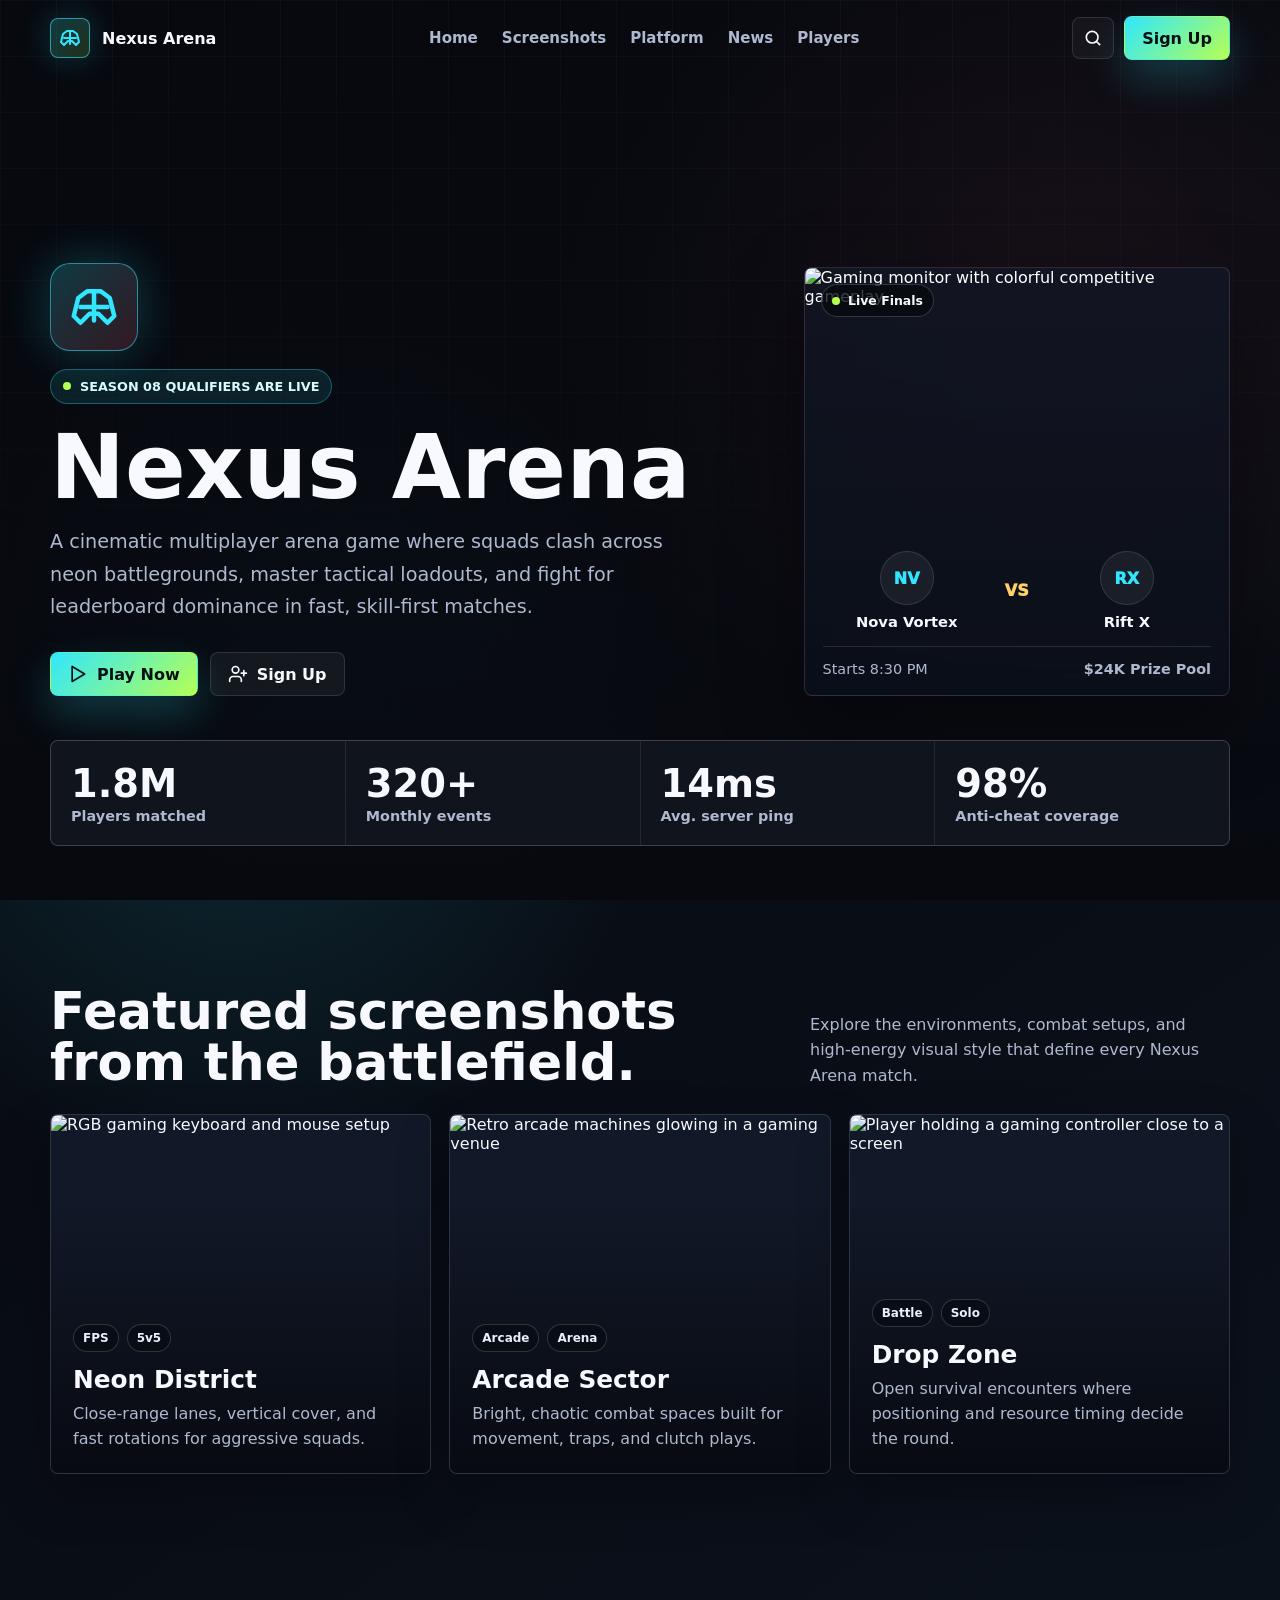
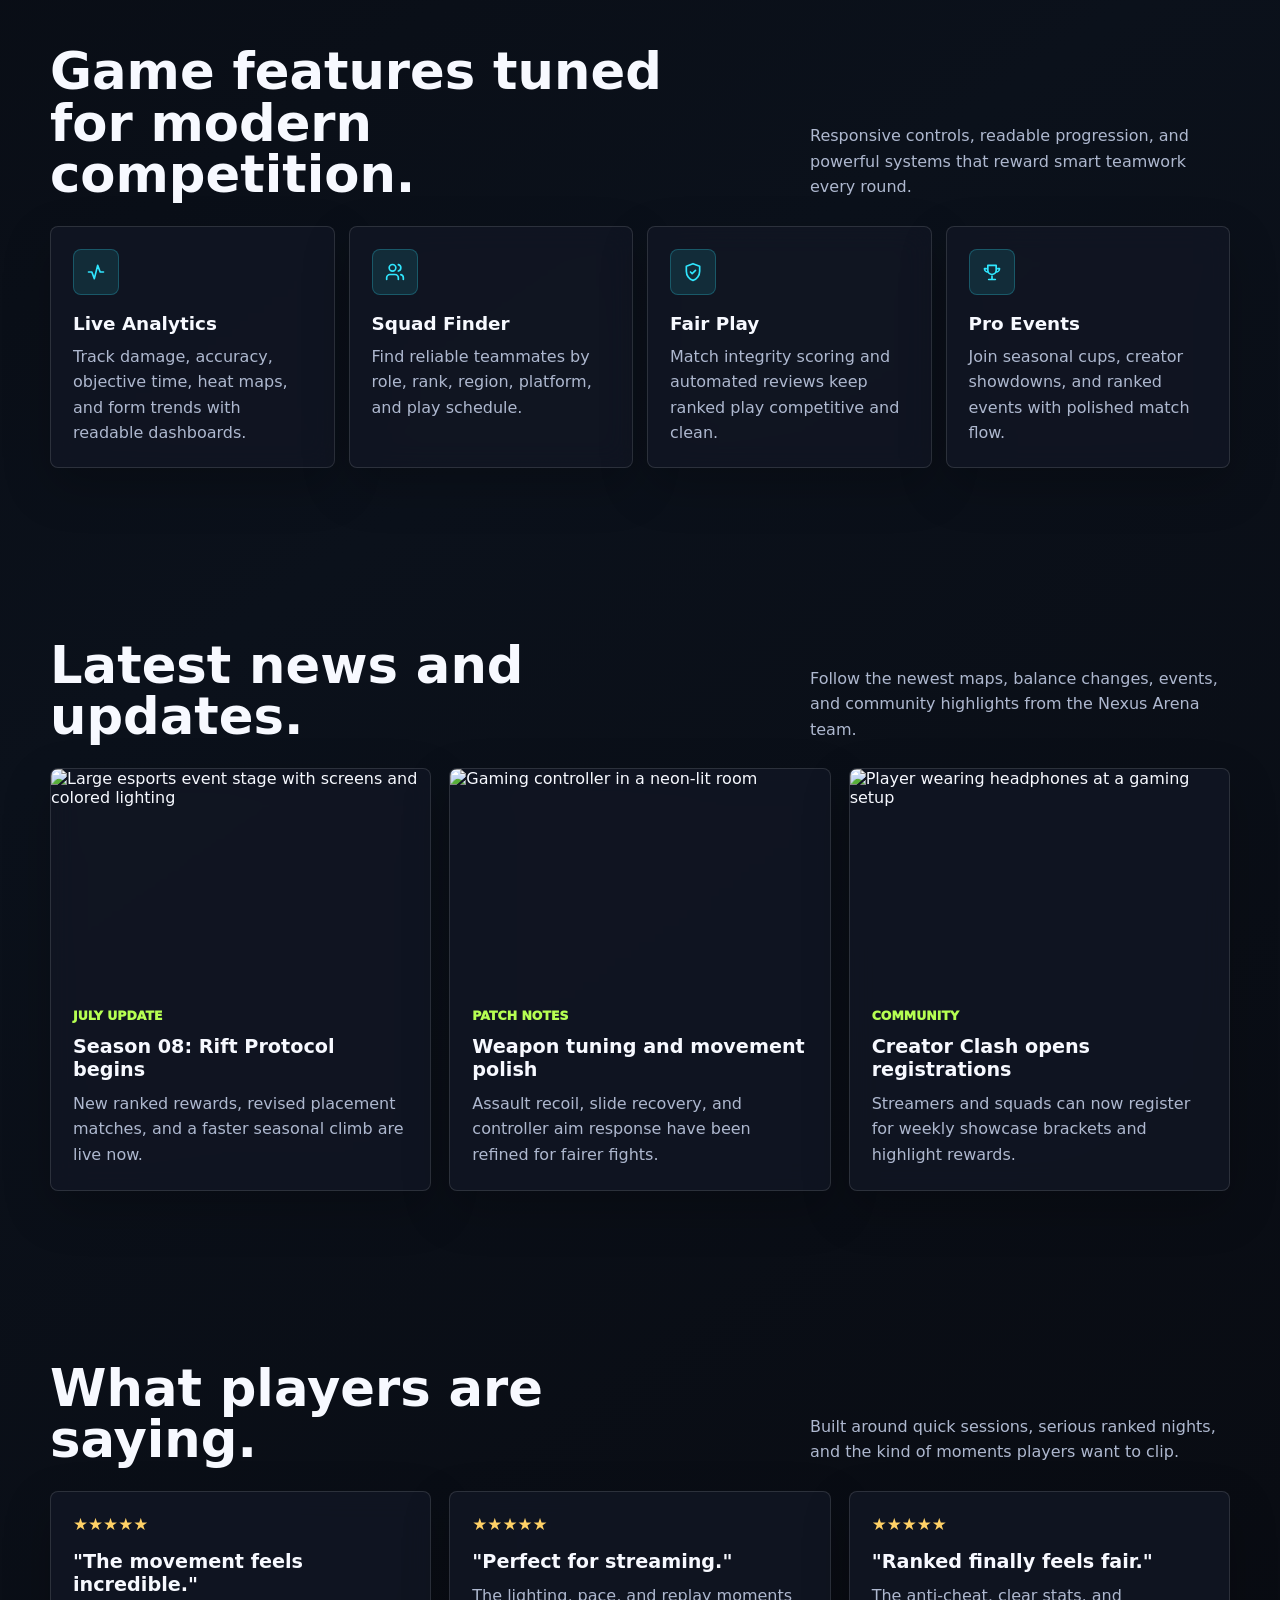
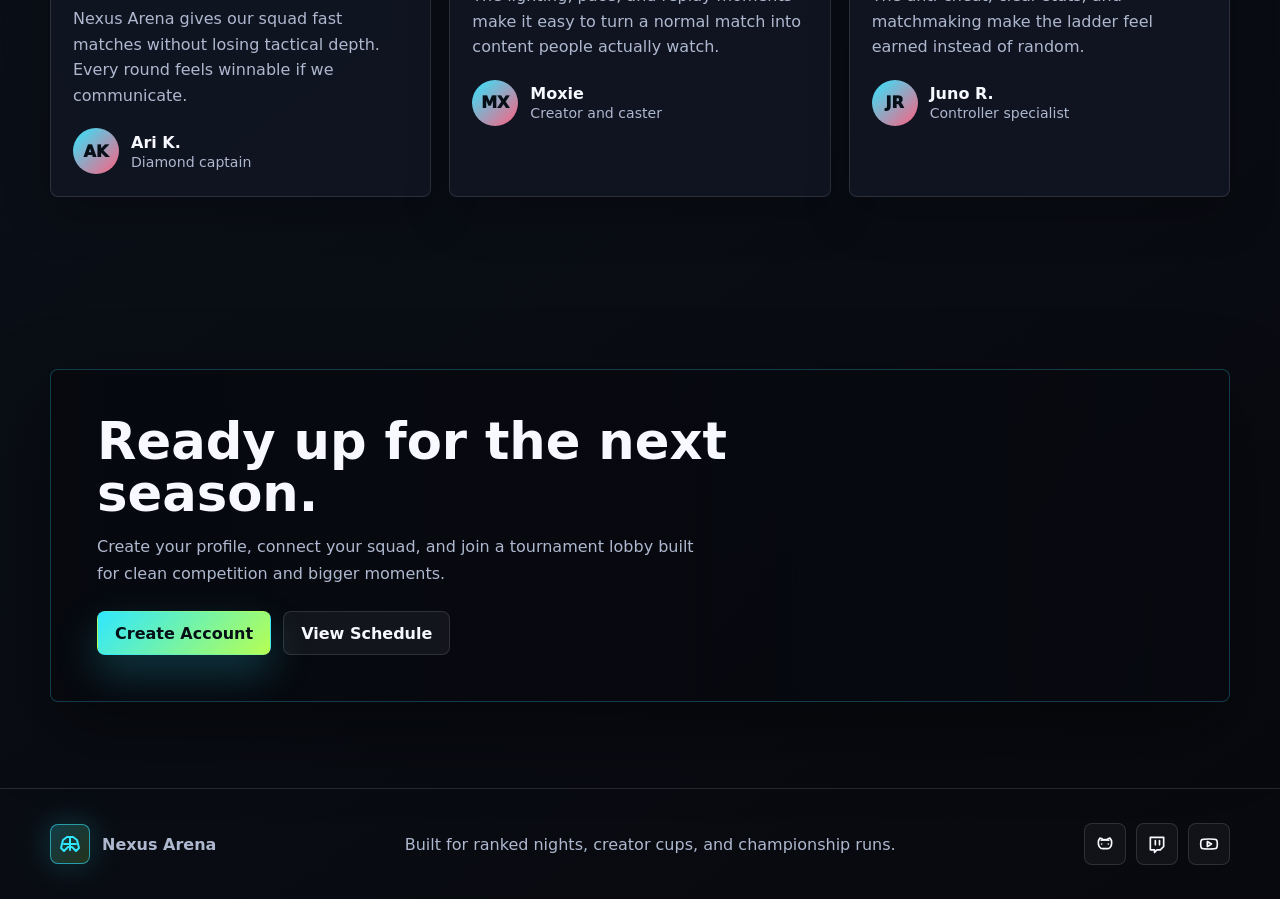
==== index.html @ 00a0974b "create a game html file" ====
<!DOCTYPE html>
<html lang="en">
<head>
  <meta charset="UTF-8" />
  <meta name="viewport" content="width=device-width, initial-scale=1.0" />
  <title>Nexus Arena | Competitive Gaming Hub</title>
  <style>
    :root {
      color-scheme: dark;
      --bg: #07090f;
      --panel: rgba(18, 23, 36, 0.82);
      --panel-strong: rgba(24, 31, 48, 0.96);
      --line: rgba(255, 255, 255, 0.12);
      --text: #f7f9ff;
      --muted: #aeb8cf;
      --cyan: #30e7ff;
      --lime: #b6ff52;
      --coral: #ff5f7f;
      --gold: #ffd166;
      --shadow: 0 28px 80px rgba(0, 0, 0, 0.42);
      --radius: 8px;
      font-family: Inter, ui-sans-serif, system-ui, -apple-system, BlinkMacSystemFont, "Segoe UI", sans-serif;
    }

    * {
      box-sizing: border-box;
    }

    html {
      scroll-behavior: smooth;
    }

    body {
      margin: 0;
      min-height: 100vh;
      background:
        radial-gradient(circle at 18% 18%, rgba(48, 231, 255, 0.14), transparent 28rem),
        radial-gradient(circle at 80% 8%, rgba(255, 95, 127, 0.12), transparent 30rem),
        linear-gradient(145deg, #06070c 0%, #0b111b 48%, #08090e 100%);
      color: var(--text);
      overflow-x: hidden;
    }

    a {
      color: inherit;
      text-decoration: none;
    }

    img {
      display: block;
      max-width: 100%;
    }

    .shell {
      width: min(1180px, calc(100% - 32px));
      margin: 0 auto;
    }

    .site-header {
      position: fixed;
      top: 0;
      left: 0;
      right: 0;
      z-index: 20;
      border-bottom: 1px solid transparent;
      transition: background 0.2s ease, border-color 0.2s ease, backdrop-filter 0.2s ease;
    }

    .site-header.scrolled {
      background: rgba(7, 9, 15, 0.84);
      border-color: var(--line);
      backdrop-filter: blur(18px);
    }

    .nav {
      height: 76px;
      display: flex;
      align-items: center;
      justify-content: space-between;
      gap: 22px;
    }

    .brand {
      display: inline-flex;
      align-items: center;
      gap: 12px;
      font-weight: 900;
      letter-spacing: 0;
    }

    .brand-mark {
      width: 40px;
      height: 40px;
      display: grid;
      place-items: center;
      border: 1px solid rgba(48, 231, 255, 0.58);
      border-radius: var(--radius);
      background: linear-gradient(135deg, rgba(48, 231, 255, 0.22), rgba(182, 255, 82, 0.16));
      box-shadow: 0 0 34px rgba(48, 231, 255, 0.22);
    }

    .brand-mark svg {
      width: 24px;
      height: 24px;
      stroke: var(--cyan);
    }

    .nav-links {
      display: flex;
      align-items: center;
      gap: 24px;
      color: var(--muted);
      font-size: 0.94rem;
      font-weight: 700;
    }

    .nav-links a {
      position: relative;
      padding: 8px 0;
    }

    .nav-links a::after {
      content: "";
      position: absolute;
      left: 0;
      right: 0;
      bottom: 2px;
      height: 2px;
      transform: scaleX(0);
      transform-origin: left;
      background: var(--cyan);
      transition: transform 0.2s ease;
    }

    .nav-links a:hover {
      color: var(--text);
    }

    .nav-links a:hover::after {
      transform: scaleX(1);
    }

    .nav-actions {
      display: flex;
      align-items: center;
      gap: 10px;
    }

    .icon-btn,
    .menu-btn {
      width: 42px;
      height: 42px;
      display: grid;
      place-items: center;
      border: 1px solid var(--line);
      border-radius: var(--radius);
      background: rgba(255, 255, 255, 0.04);
      color: var(--text);
      cursor: pointer;
      transition: transform 0.18s ease, border-color 0.18s ease, background 0.18s ease;
    }

    .icon-btn:hover,
    .menu-btn:hover {
      transform: translateY(-2px);
      border-color: rgba(48, 231, 255, 0.55);
      background: rgba(48, 231, 255, 0.11);
    }

    .menu-btn {
      display: none;
    }

    .btn {
      min-height: 44px;
      display: inline-flex;
      align-items: center;
      justify-content: center;
      gap: 9px;
      padding: 0 17px;
      border: 1px solid var(--line);
      border-radius: var(--radius);
      background: rgba(255, 255, 255, 0.05);
      color: var(--text);
      font-weight: 900;
      cursor: pointer;
      transition: transform 0.18s ease, box-shadow 0.18s ease, border-color 0.18s ease, background 0.18s ease;
    }

    .btn:hover {
      transform: translateY(-2px);
      border-color: rgba(48, 231, 255, 0.5);
      box-shadow: 0 16px 36px rgba(0, 0, 0, 0.24);
    }

    .btn-primary {
      border-color: transparent;
      background: linear-gradient(135deg, var(--cyan), var(--lime));
      color: #041016;
      box-shadow: 0 18px 42px rgba(48, 231, 255, 0.22);
    }

    .btn-coral {
      border-color: transparent;
      background: linear-gradient(135deg, var(--coral), var(--gold));
      color: #17080c;
    }

    .hero {
      min-height: 100vh;
      display: grid;
      align-items: end;
      position: relative;
      isolation: isolate;
      padding: 118px 0 54px;
    }

    .hero::before {
      content: "";
      position: absolute;
      inset: 0;
      z-index: -3;
      background:
        linear-gradient(90deg, rgba(7, 9, 15, 0.96), rgba(7, 9, 15, 0.7) 42%, rgba(7, 9, 15, 0.3)),
        url("https://images.unsplash.com/photo-1542751371-adc38448a05e?auto=format&fit=crop&w=1800&q=82") center / cover;
    }

    .hero::after {
      content: "";
      position: absolute;
      inset: auto 0 0;
      height: 34%;
      z-index: -2;
      background: linear-gradient(transparent, var(--bg));
    }

    .grid-overlay {
      position: absolute;
      inset: 0;
      z-index: -1;
      pointer-events: none;
      background-image:
        linear-gradient(rgba(255, 255, 255, 0.04) 1px, transparent 1px),
        linear-gradient(90deg, rgba(255, 255, 255, 0.04) 1px, transparent 1px);
      background-size: 56px 56px;
      mask-image: linear-gradient(to bottom, rgba(0, 0, 0, 0.75), transparent 84%);
    }

    .hero-layout {
      display: grid;
      grid-template-columns: minmax(0, 1.08fr) minmax(330px, 0.64fr);
      gap: 34px;
      align-items: end;
    }

    .eyebrow {
      width: fit-content;
      display: inline-flex;
      align-items: center;
      gap: 9px;
      padding: 9px 12px;
      border: 1px solid rgba(48, 231, 255, 0.32);
      border-radius: 999px;
      background: rgba(48, 231, 255, 0.1);
      color: #d9fbff;
      font-size: 0.8rem;
      font-weight: 900;
      text-transform: uppercase;
    }

    .hero-logo {
      width: 88px;
      height: 88px;
      display: grid;
      place-items: center;
      margin-bottom: 18px;
      border: 1px solid rgba(48, 231, 255, 0.52);
      border-radius: 20px;
      background:
        linear-gradient(135deg, rgba(48, 231, 255, 0.22), rgba(255, 95, 127, 0.18)),
        rgba(7, 9, 15, 0.72);
      box-shadow: 0 0 48px rgba(48, 231, 255, 0.24);
      backdrop-filter: blur(14px);
    }

    .hero-logo svg {
      width: 54px;
      height: 54px;
      color: var(--cyan);
    }

    .pulse {
      width: 8px;
      height: 8px;
      border-radius: 50%;
      background: var(--lime);
      box-shadow: 0 0 0 0 rgba(182, 255, 82, 0.55);
      animation: pulse 1.8s infinite;
    }

    @keyframes pulse {
      70% {
        box-shadow: 0 0 0 12px rgba(182, 255, 82, 0);
      }
      100% {
        box-shadow: 0 0 0 0 rgba(182, 255, 82, 0);
      }
    }

    h1 {
      max-width: 780px;
      margin: 22px 0 18px;
      font-size: clamp(3.2rem, 7vw, 6.9rem);
      line-height: 0.92;
      letter-spacing: 0;
    }

    .hero-copy {
      max-width: 640px;
      margin: 0 0 28px;
      color: var(--muted);
      font-size: clamp(1rem, 1.8vw, 1.2rem);
      line-height: 1.7;
    }

    .hero-actions {
      display: flex;
      flex-wrap: wrap;
      gap: 12px;
    }

    .hero-panel {
      border: 1px solid var(--line);
      border-radius: var(--radius);
      background: linear-gradient(180deg, rgba(18, 23, 36, 0.84), rgba(11, 15, 25, 0.92));
      box-shadow: var(--shadow);
      overflow: hidden;
      backdrop-filter: blur(16px);
    }

    .match-image {
      position: relative;
      aspect-ratio: 16 / 10;
      overflow: hidden;
    }

    .match-image img {
      width: 100%;
      height: 100%;
      object-fit: cover;
      filter: saturate(1.08) contrast(1.06);
    }

    .match-badge {
      position: absolute;
      left: 16px;
      top: 16px;
      display: inline-flex;
      align-items: center;
      gap: 8px;
      padding: 8px 10px;
      border-radius: 999px;
      background: rgba(7, 9, 15, 0.78);
      border: 1px solid rgba(255, 255, 255, 0.18);
      font-size: 0.78rem;
      font-weight: 900;
    }

    .match-content {
      padding: 18px;
    }

    .teams {
      display: grid;
      grid-template-columns: 1fr auto 1fr;
      align-items: center;
      gap: 14px;
      margin-bottom: 16px;
    }

    .team {
      display: grid;
      gap: 8px;
      justify-items: center;
      text-align: center;
      min-width: 0;
    }

    .team-logo {
      width: 54px;
      height: 54px;
      display: grid;
      place-items: center;
      border-radius: 50%;
      border: 1px solid var(--line);
      background: rgba(255, 255, 255, 0.06);
      font-weight: 1000;
      color: var(--cyan);
    }

    .team strong {
      max-width: 100%;
      overflow-wrap: anywhere;
      font-size: 0.92rem;
    }

    .versus {
      color: var(--gold);
      font-weight: 1000;
    }

    .match-meta {
      display: flex;
      justify-content: space-between;
      gap: 12px;
      padding-top: 14px;
      border-top: 1px solid var(--line);
      color: var(--muted);
      font-size: 0.9rem;
    }

    .stat-strip {
      display: grid;
      grid-template-columns: repeat(4, 1fr);
      gap: 1px;
      margin-top: 44px;
      border: 1px solid var(--line);
      border-radius: var(--radius);
      overflow: hidden;
      background: var(--line);
    }

    .stat {
      padding: 20px;
      background: rgba(12, 16, 26, 0.82);
    }

    .stat strong {
      display: block;
      font-size: clamp(1.6rem, 3vw, 2.4rem);
      color: var(--text);
    }

    .stat span {
      color: var(--muted);
      font-size: 0.9rem;
      font-weight: 700;
    }

    section {
      padding: 86px 0;
    }

    .section-head {
      display: flex;
      align-items: end;
      justify-content: space-between;
      gap: 28px;
      margin-bottom: 26px;
    }

    .section-head h2 {
      margin: 0;
      max-width: 680px;
      font-size: clamp(2rem, 4vw, 3.4rem);
      line-height: 1;
      letter-spacing: 0;
    }

    .section-head p {
      max-width: 420px;
      margin: 0;
      color: var(--muted);
      line-height: 1.6;
    }

    .games-grid {
      display: grid;
      grid-template-columns: repeat(3, 1fr);
      gap: 18px;
    }

    .game-card {
      position: relative;
      min-height: 360px;
      display: flex;
      align-items: end;
      border: 1px solid var(--line);
      border-radius: var(--radius);
      overflow: hidden;
      background: #111827;
      box-shadow: 0 22px 52px rgba(0, 0, 0, 0.28);
    }

    .game-card img {
      position: absolute;
      inset: 0;
      width: 100%;
      height: 100%;
      object-fit: cover;
      transition: transform 0.45s ease;
    }

    .game-card:hover img {
      transform: scale(1.06);
    }

    .game-card::after {
      content: "";
      position: absolute;
      inset: 0;
      background: linear-gradient(transparent 24%, rgba(7, 9, 15, 0.92));
    }

    .game-info {
      position: relative;
      z-index: 1;
      width: 100%;
      padding: 22px;
    }

    .tag-row {
      display: flex;
      flex-wrap: wrap;
      gap: 8px;
      margin-bottom: 13px;
    }

    .tag {
      padding: 6px 9px;
      border: 1px solid rgba(255, 255, 255, 0.16);
      border-radius: 999px;
      background: rgba(7, 9, 15, 0.56);
      color: #e9eefc;
      font-size: 0.75rem;
      font-weight: 900;
    }

    .game-info h3 {
      margin: 0 0 8px;
      font-size: 1.55rem;
    }

    .game-info p {
      margin: 0;
      color: var(--muted);
      line-height: 1.55;
    }

    .features {
      display: grid;
      grid-template-columns: repeat(4, 1fr);
      gap: 14px;
    }

    .feature-card,
    .tier,
    .event-card {
      border: 1px solid var(--line);
      border-radius: var(--radius);
      background: var(--panel);
      box-shadow: 0 18px 48px rgba(0, 0, 0, 0.22);
      backdrop-filter: blur(14px);
    }

    .feature-card {
      padding: 22px;
    }

    .feature-icon {
      width: 46px;
      height: 46px;
      display: grid;
      place-items: center;
      margin-bottom: 18px;
      border-radius: var(--radius);
      background: rgba(48, 231, 255, 0.11);
      border: 1px solid rgba(48, 231, 255, 0.24);
      color: var(--cyan);
    }

    .feature-card h3,
    .tier h3,
    .event-card h3 {
      margin: 0 0 10px;
      font-size: 1.15rem;
    }

    .feature-card p,
    .tier p,
    .event-card p {
      margin: 0;
      color: var(--muted);
      line-height: 1.58;
    }

    .events-layout {
      display: grid;
      grid-template-columns: 0.9fr 1.1fr;
      gap: 18px;
      align-items: stretch;
    }

    .event-poster {
      min-height: 460px;
      position: relative;
      overflow: hidden;
      border: 1px solid var(--line);
      border-radius: var(--radius);
      background: #121827;
    }

    .event-poster img {
      width: 100%;
      height: 100%;
      object-fit: cover;
    }

    .event-poster::after {
      content: "";
      position: absolute;
      inset: 0;
      background: linear-gradient(transparent 20%, rgba(7, 9, 15, 0.9));
    }

    .poster-copy {
      position: absolute;
      left: 24px;
      right: 24px;
      bottom: 24px;
      z-index: 1;
    }

    .poster-copy h3 {
      margin: 0 0 8px;
      font-size: clamp(1.7rem, 3vw, 2.6rem);
    }

    .poster-copy p {
      margin: 0;
      color: var(--muted);
      line-height: 1.6;
    }

    .event-list {
      display: grid;
      gap: 14px;
    }

    .event-card {
      display: grid;
      grid-template-columns: auto 1fr auto;
      gap: 18px;
      align-items: center;
      padding: 18px;
    }

    .date-box {
      width: 70px;
      height: 70px;
      display: grid;
      place-items: center;
      border-radius: var(--radius);
      background: rgba(255, 255, 255, 0.06);
      border: 1px solid var(--line);
      text-align: center;
      font-weight: 1000;
    }

    .date-box span {
      display: block;
      color: var(--cyan);
      font-size: 0.78rem;
      text-transform: uppercase;
    }

    .date-box strong {
      display: block;
      font-size: 1.8rem;
      line-height: 1;
    }

    .event-prize {
      color: var(--lime);
      font-weight: 1000;
      white-space: nowrap;
    }

    .tiers {
      display: grid;
      grid-template-columns: repeat(3, 1fr);
      gap: 18px;
    }

    .news-grid,
    .testimonial-grid {
      display: grid;
      grid-template-columns: repeat(3, 1fr);
      gap: 18px;
    }

    .news-card,
    .testimonial-card {
      border: 1px solid var(--line);
      border-radius: var(--radius);
      background: var(--panel);
      box-shadow: 0 18px 48px rgba(0, 0, 0, 0.22);
      overflow: hidden;
      backdrop-filter: blur(14px);
    }

    .news-card img {
      width: 100%;
      aspect-ratio: 16 / 9;
      object-fit: cover;
    }

    .news-body,
    .testimonial-card {
      padding: 22px;
    }

    .news-date {
      display: inline-flex;
      margin-bottom: 12px;
      color: var(--lime);
      font-size: 0.78rem;
      font-weight: 1000;
      text-transform: uppercase;
    }

    .news-card h3,
    .testimonial-card h3 {
      margin: 0 0 10px;
      font-size: 1.2rem;
    }

    .news-card p,
    .testimonial-card p {
      margin: 0;
      color: var(--muted);
      line-height: 1.6;
    }

    .stars {
      color: var(--gold);
      font-size: 1.05rem;
      margin-bottom: 16px;
    }

    .player {
      display: flex;
      align-items: center;
      gap: 12px;
      margin-top: 20px;
    }

    .avatar {
      width: 46px;
      height: 46px;
      display: grid;
      place-items: center;
      border-radius: 50%;
      background: linear-gradient(135deg, var(--cyan), var(--coral));
      color: #071018;
      font-weight: 1000;
    }

    .player strong,
    .player span {
      display: block;
    }

    .player span {
      color: var(--muted);
      font-size: 0.88rem;
      margin-top: 2px;
    }

    .tier {
      padding: 24px;
      position: relative;
      overflow: hidden;
    }

    .tier.featured {
      border-color: rgba(48, 231, 255, 0.45);
      background: linear-gradient(180deg, rgba(23, 45, 58, 0.9), rgba(14, 19, 30, 0.94));
    }

    .price {
      display: flex;
      align-items: end;
      gap: 6px;
      margin: 18px 0;
    }

    .price strong {
      font-size: 2.8rem;
      line-height: 1;
    }

    .price span {
      color: var(--muted);
      margin-bottom: 6px;
    }

    .tier ul {
      list-style: none;
      display: grid;
      gap: 12px;
      padding: 0;
      margin: 22px 0;
      color: #dce5f7;
    }

    .tier li {
      display: flex;
      gap: 10px;
      align-items: flex-start;
    }

    .tier li::before {
      content: "";
      width: 9px;
      height: 9px;
      flex: 0 0 auto;
      margin-top: 7px;
      border-radius: 50%;
      background: var(--lime);
      box-shadow: 0 0 14px rgba(182, 255, 82, 0.45);
    }

    .cta {
      position: relative;
      overflow: hidden;
      border: 1px solid rgba(48, 231, 255, 0.24);
      border-radius: var(--radius);
      background:
        linear-gradient(90deg, rgba(7, 9, 15, 0.96), rgba(7, 9, 15, 0.74)),
        url("https://images.unsplash.com/photo-1511512578047-dfb367046420?auto=format&fit=crop&w=1600&q=82") center / cover;
      padding: 46px;
      box-shadow: var(--shadow);
    }

    .cta h2 {
      max-width: 720px;
      margin: 0 0 14px;
      font-size: clamp(2rem, 4vw, 3.7rem);
      line-height: 1;
    }

    .cta p {
      max-width: 610px;
      margin: 0 0 24px;
      color: var(--muted);
      line-height: 1.7;
    }

    .site-footer {
      padding: 34px 0;
      border-top: 1px solid var(--line);
      color: var(--muted);
    }

    .footer-row {
      display: flex;
      align-items: center;
      justify-content: space-between;
      gap: 20px;
    }

    .socials {
      display: flex;
      gap: 10px;
    }

    .footer-links {
      display: flex;
      flex-wrap: wrap;
      align-items: center;
      justify-content: center;
      gap: 14px;
      font-weight: 800;
    }

    .footer-links a:hover {
      color: var(--text);
    }

    svg {
      width: 20px;
      height: 20px;
      fill: none;
      stroke: currentColor;
      stroke-width: 2;
      stroke-linecap: round;
      stroke-linejoin: round;
    }

    .reveal {
      opacity: 0;
      transform: translateY(18px);
      transition: opacity 0.55s ease, transform 0.55s ease;
    }

    .reveal.visible {
      opacity: 1;
      transform: translateY(0);
    }

    @media (max-width: 960px) {
      .nav-links {
        position: fixed;
        top: 76px;
        left: 16px;
        right: 16px;
        display: none;
        flex-direction: column;
        align-items: stretch;
        padding: 18px;
        border: 1px solid var(--line);
        border-radius: var(--radius);
        background: rgba(7, 9, 15, 0.96);
        backdrop-filter: blur(18px);
      }

      .nav-links.open {
        display: flex;
      }

      .menu-btn {
        display: grid;
      }

      .nav-actions .btn {
        display: none;
      }

      .hero-layout,
      .events-layout {
        grid-template-columns: 1fr;
      }

      .hero-panel {
        max-width: 520px;
      }

      .stat-strip,
      .features,
      .games-grid,
      .tiers,
      .news-grid,
      .testimonial-grid {
        grid-template-columns: repeat(2, 1fr);
      }
    }

    @media (max-width: 680px) {
      .shell {
        width: min(100% - 22px, 1180px);
      }

      .hero {
        padding-top: 106px;
      }

      .hero::before {
        background:
          linear-gradient(180deg, rgba(7, 9, 15, 0.86), rgba(7, 9, 15, 0.82)),
          url("https://images.unsplash.com/photo-1542751371-adc38448a05e?auto=format&fit=crop&w=1100&q=78") center / cover;
      }

      .section-head,
      .footer-row {
        align-items: flex-start;
        flex-direction: column;
      }

      .stat-strip,
      .features,
      .games-grid,
      .tiers,
      .news-grid,
      .testimonial-grid {
        grid-template-columns: 1fr;
      }

      .event-card {
        grid-template-columns: auto 1fr;
      }

      .event-prize {
        grid-column: 2;
      }

      .cta {
        padding: 28px;
      }

      h1 {
        font-size: clamp(3rem, 17vw, 4.8rem);
      }
    }
  </style>
</head>
<body>
  <header class="site-header" id="top">
    <nav class="nav shell" aria-label="Primary navigation">
      <a class="brand" href="#top" aria-label="Nexus Arena home">
        <span class="brand-mark" aria-hidden="true">
          <svg viewBox="0 0 24 24"><path d="M6 12h12M12 6v12"/><path d="M5 8l4-3h6l4 3 2 8-3 3-4-4h-4l-4 4-3-3 2-8Z"/></svg>
        </span>
        <span>Nexus Arena</span>
      </a>
      <div class="nav-links" id="navLinks">
        <a href="#top">Home</a>
        <a href="#screenshots">Screenshots</a>
        <a href="#features">Platform</a>
        <a href="#news">News</a>
        <a href="#testimonials">Players</a>
      </div>
      <div class="nav-actions">
        <button class="icon-btn" type="button" aria-label="Search">
          <svg viewBox="0 0 24 24"><circle cx="11" cy="11" r="7"/><path d="m20 20-3.5-3.5"/></svg>
        </button>
        <a class="btn btn-primary" href="#signup">Sign Up</a>
        <button class="menu-btn" id="menuBtn" type="button" aria-label="Open menu">
          <svg viewBox="0 0 24 24"><path d="M4 7h16M4 12h16M4 17h16"/></svg>
        </button>
      </div>
    </nav>
  </header>

  <main>
    <section class="hero">
      <div class="grid-overlay"></div>
      <div class="shell">
        <div class="hero-layout">
          <div class="hero-copy-wrap reveal">
            <div class="hero-logo" aria-label="Nexus Arena game logo">
              <svg viewBox="0 0 24 24"><path d="M6 12h12M12 6v12"/><path d="M5 8l4-3h6l4 3 2 8-3 3-4-4h-4l-4 4-3-3 2-8Z"/></svg>
            </div>
            <div class="eyebrow"><span class="pulse"></span> Season 08 qualifiers are live</div>
            <h1>Nexus Arena</h1>
            <p class="hero-copy">A cinematic multiplayer arena game where squads clash across neon battlegrounds, master tactical loadouts, and fight for leaderboard dominance in fast, skill-first matches.</p>
            <div class="hero-actions">
              <a class="btn btn-primary" href="#screenshots">
                <svg viewBox="0 0 24 24"><path d="M5 3v18l15-9L5 3Z"/></svg>
                Play Now
              </a>
              <a class="btn" href="#signup">
                <svg viewBox="0 0 24 24"><path d="M16 21v-2a4 4 0 0 0-4-4H6a4 4 0 0 0-4 4v2"/><circle cx="9" cy="7" r="4"/><path d="M19 8v6M22 11h-6"/></svg>
                Sign Up
              </a>
            </div>
          </div>

          <aside class="hero-panel reveal" aria-label="Featured match">
            <div class="match-image">
              <img src="https://images.unsplash.com/photo-1593305841991-05c297ba4575?auto=format&fit=crop&w=900&q=82" alt="Gaming monitor with colorful competitive gameplay" />
              <div class="match-badge"><span class="pulse"></span> Live Finals</div>
            </div>
            <div class="match-content">
              <div class="teams">
                <div class="team">
                  <div class="team-logo">NV</div>
                  <strong>Nova Vortex</strong>
                </div>
                <div class="versus">VS</div>
                <div class="team">
                  <div class="team-logo">RX</div>
                  <strong>Rift X</strong>
                </div>
              </div>
              <div class="match-meta">
                <span>Starts 8:30 PM</span>
                <strong>$24K Prize Pool</strong>
              </div>
            </div>
          </aside>
        </div>

        <div class="stat-strip reveal" aria-label="Platform statistics">
          <div class="stat"><strong>1.8M</strong><span>Players matched</span></div>
          <div class="stat"><strong>320+</strong><span>Monthly events</span></div>
          <div class="stat"><strong>14ms</strong><span>Avg. server ping</span></div>
          <div class="stat"><strong>98%</strong><span>Anti-cheat coverage</span></div>
        </div>
      </div>
    </section>

    <section id="screenshots">
      <div class="shell">
        <div class="section-head reveal">
          <h2>Featured screenshots from the battlefield.</h2>
          <p>Explore the environments, combat setups, and high-energy visual style that define every Nexus Arena match.</p>
        </div>
        <div class="games-grid">
          <article class="game-card reveal">
            <img src="https://images.unsplash.com/photo-1627856013091-fed6e4e30025?auto=format&fit=crop&w=900&q=82" alt="RGB gaming keyboard and mouse setup" />
            <div class="game-info">
              <div class="tag-row"><span class="tag">FPS</span><span class="tag">5v5</span></div>
              <h3>Neon District</h3>
              <p>Close-range lanes, vertical cover, and fast rotations for aggressive squads.</p>
            </div>
          </article>
          <article class="game-card reveal">
            <img src="https://images.unsplash.com/photo-1550745165-9bc0b252726f?auto=format&fit=crop&w=900&q=82" alt="Retro arcade machines glowing in a gaming venue" />
            <div class="game-info">
              <div class="tag-row"><span class="tag">Arcade</span><span class="tag">Arena</span></div>
              <h3>Arcade Sector</h3>
              <p>Bright, chaotic combat spaces built for movement, traps, and clutch plays.</p>
            </div>
          </article>
          <article class="game-card reveal">
            <img src="https://images.unsplash.com/photo-1556438064-2d7646166914?auto=format&fit=crop&w=900&q=82" alt="Player holding a gaming controller close to a screen" />
            <div class="game-info">
              <div class="tag-row"><span class="tag">Battle</span><span class="tag">Solo</span></div>
              <h3>Drop Zone</h3>
              <p>Open survival encounters where positioning and resource timing decide the round.</p>
            </div>
          </article>
        </div>
      </div>
    </section>

    <section id="features">
      <div class="shell">
        <div class="section-head reveal">
          <h2>Game features tuned for modern competition.</h2>
          <p>Responsive controls, readable progression, and powerful systems that reward smart teamwork every round.</p>
        </div>
        <div class="features">
          <article class="feature-card reveal">
            <div class="feature-icon"><svg viewBox="0 0 24 24"><path d="M3 12h4l3 8 4-16 3 8h4"/></svg></div>
            <h3>Live Analytics</h3>
            <p>Track damage, accuracy, objective time, heat maps, and form trends with readable dashboards.</p>
          </article>
          <article class="feature-card reveal">
            <div class="feature-icon"><svg viewBox="0 0 24 24"><path d="M16 21v-2a4 4 0 0 0-4-4H6a4 4 0 0 0-4 4v2"/><circle cx="9" cy="7" r="4"/><path d="M22 21v-2a4 4 0 0 0-3-3.87"/><path d="M16 3.13a4 4 0 0 1 0 7.75"/></svg></div>
            <h3>Squad Finder</h3>
            <p>Find reliable teammates by role, rank, region, platform, and play schedule.</p>
          </article>
          <article class="feature-card reveal">
            <div class="feature-icon"><svg viewBox="0 0 24 24"><path d="M12 2 4 5v6c0 5 3.4 9.7 8 11 4.6-1.3 8-6 8-11V5l-8-3Z"/><path d="m9 12 2 2 4-4"/></svg></div>
            <h3>Fair Play</h3>
            <p>Match integrity scoring and automated reviews keep ranked play competitive and clean.</p>
          </article>
          <article class="feature-card reveal">
            <div class="feature-icon"><svg viewBox="0 0 24 24"><path d="M8 21h8M12 17v4"/><path d="M7 4h10v6a5 5 0 0 1-10 0V4Z"/><path d="M5 8H3a4 4 0 0 0 4 4M19 8h2a4 4 0 0 1-4 4"/></svg></div>
            <h3>Pro Events</h3>
            <p>Join seasonal cups, creator showdowns, and ranked events with polished match flow.</p>
          </article>
        </div>
      </div>
    </section>

    <section id="news">
      <div class="shell">
        <div class="section-head reveal">
          <h2>Latest news and updates.</h2>
          <p>Follow the newest maps, balance changes, events, and community highlights from the Nexus Arena team.</p>
        </div>
        <div class="news-grid">
          <article class="news-card reveal">
            <img src="https://images.unsplash.com/photo-1548686304-89d188a80029?auto=format&fit=crop&w=900&q=82" alt="Large esports event stage with screens and colored lighting" />
            <div class="news-body">
              <span class="news-date">July Update</span>
              <h3>Season 08: Rift Protocol begins</h3>
              <p>New ranked rewards, revised placement matches, and a faster seasonal climb are live now.</p>
            </div>
          </article>
          <article class="news-card reveal">
            <img src="https://images.unsplash.com/photo-1511512578047-dfb367046420?auto=format&fit=crop&w=900&q=82" alt="Gaming controller in a neon-lit room" />
            <div class="news-body">
              <span class="news-date">Patch Notes</span>
              <h3>Weapon tuning and movement polish</h3>
              <p>Assault recoil, slide recovery, and controller aim response have been refined for fairer fights.</p>
            </div>
          </article>
          <article class="news-card reveal">
            <img src="https://images.unsplash.com/photo-1560253023-3ec5d502959f?auto=format&fit=crop&w=900&q=82" alt="Player wearing headphones at a gaming setup" />
            <div class="news-body">
              <span class="news-date">Community</span>
              <h3>Creator Clash opens registrations</h3>
              <p>Streamers and squads can now register for weekly showcase brackets and highlight rewards.</p>
            </div>
          </article>
        </div>
      </div>
    </section>

    <section id="testimonials">
      <div class="shell">
        <div class="section-head reveal">
          <h2>What players are saying.</h2>
          <p>Built around quick sessions, serious ranked nights, and the kind of moments players want to clip.</p>
        </div>
        <div class="testimonial-grid">
          <article class="testimonial-card reveal">
            <div class="stars" aria-label="5 stars">★★★★★</div>
            <h3>"The movement feels incredible."</h3>
            <p>Nexus Arena gives our squad fast matches without losing tactical depth. Every round feels winnable if we communicate.</p>
            <div class="player">
              <div class="avatar">AK</div>
              <div><strong>Ari K.</strong><span>Diamond captain</span></div>
            </div>
          </article>
          <article class="testimonial-card reveal">
            <div class="stars" aria-label="5 stars">★★★★★</div>
            <h3>"Perfect for streaming."</h3>
            <p>The lighting, pace, and replay moments make it easy to turn a normal match into content people actually watch.</p>
            <div class="player">
              <div class="avatar">MX</div>
              <div><strong>Moxie</strong><span>Creator and caster</span></div>
            </div>
          </article>
          <article class="testimonial-card reveal">
            <div class="stars" aria-label="5 stars">★★★★★</div>
            <h3>"Ranked finally feels fair."</h3>
            <p>The anti-cheat, clear stats, and matchmaking make the ladder feel earned instead of random.</p>
            <div class="player">
              <div class="avatar">JR</div>
              <div><strong>Juno R.</strong><span>Controller specialist</span></div>
            </div>
          </article>
        </div>
      </div>
    </section>

    <section>
      <div class="shell">
        <div class="cta reveal">
          <h2>Ready up for the next season.</h2>
          <p>Create your profile, connect your squad, and join a tournament lobby built for clean competition and bigger moments.</p>
          <div class="hero-actions">
            <a class="btn btn-primary" href="#membership">Create Account</a>
            <a class="btn" href="#events">View Schedule</a>
          </div>
        </div>
      </div>
    </section>
  </main>

  <footer class="site-footer">
    <div class="shell footer-row">
      <div class="brand">
        <span class="brand-mark" aria-hidden="true">
          <svg viewBox="0 0 24 24"><path d="M6 12h12M12 6v12"/><path d="M5 8l4-3h6l4 3 2 8-3 3-4-4h-4l-4 4-3-3 2-8Z"/></svg>
        </span>
        <span>Nexus Arena</span>
      </div>
      <span>Built for ranked nights, creator cups, and championship runs.</span>
      <div class="socials" aria-label="Social links">
        <a class="icon-btn" href="#" aria-label="Discord"><svg viewBox="0 0 24 24"><path d="M8 12h.01M16 12h.01"/><path d="M7.5 7.5c3-1 6-1 9 0"/><path d="M7 17c-2-1-3-3-3-7 0-1.5.6-3.5 2-5 2 .5 3 1 4 2h4c1-1 2-1.5 4-2 1.4 1.5 2 3.5 2 5 0 4-1 6-3 7-2 .8-8 .8-10 0Z"/></svg></a>
        <a class="icon-btn" href="#" aria-label="Twitch"><svg viewBox="0 0 24 24"><path d="M4 4h16v11l-4 4h-4l-3 3v-3H4V4Z"/><path d="M10 8v5M15 8v5"/></svg></a>
        <a class="icon-btn" href="#" aria-label="YouTube"><svg viewBox="0 0 24 24"><path d="M22 12s0-4-1-5-5-1-9-1-8 0-9 1-1 5-1 5 0 4 1 5 5 1 9 1 8 0 9-1 1-5 1-5Z"/><path d="m10 9 5 3-5 3V9Z"/></svg></a>
      </div>
    </div>
  </footer>

  <script>
    const header = document.querySelector(".site-header");
    const menuBtn = document.querySelector("#menuBtn");
    const navLinks = document.querySelector("#navLinks");
    const revealItems = document.querySelectorAll(".reveal");

    const setHeader = () => {
      header.classList.toggle("scrolled", window.scrollY > 24);
    };

    const observer = new IntersectionObserver((entries) => {
      entries.forEach((entry) => {
        if (entry.isIntersecting) {
          entry.target.classList.add("visible");
          observer.unobserve(entry.target);
        }
      });
    }, { threshold: 0.16 });

    revealItems.forEach((item) => observer.observe(item));
    setHeader();
    window.addEventListener("scroll", setHeader, { passive: true });

    menuBtn.addEventListener("click", () => {
      navLinks.classList.toggle("open");
      menuBtn.setAttribute("aria-label", navLinks.classList.contains("open") ? "Close menu" : "Open menu");
    });

    navLinks.querySelectorAll("a").forEach((link) => {
      link.addEventListener("click", () => navLinks.classList.remove("open"));
    });
  </script>
</body>
</html>
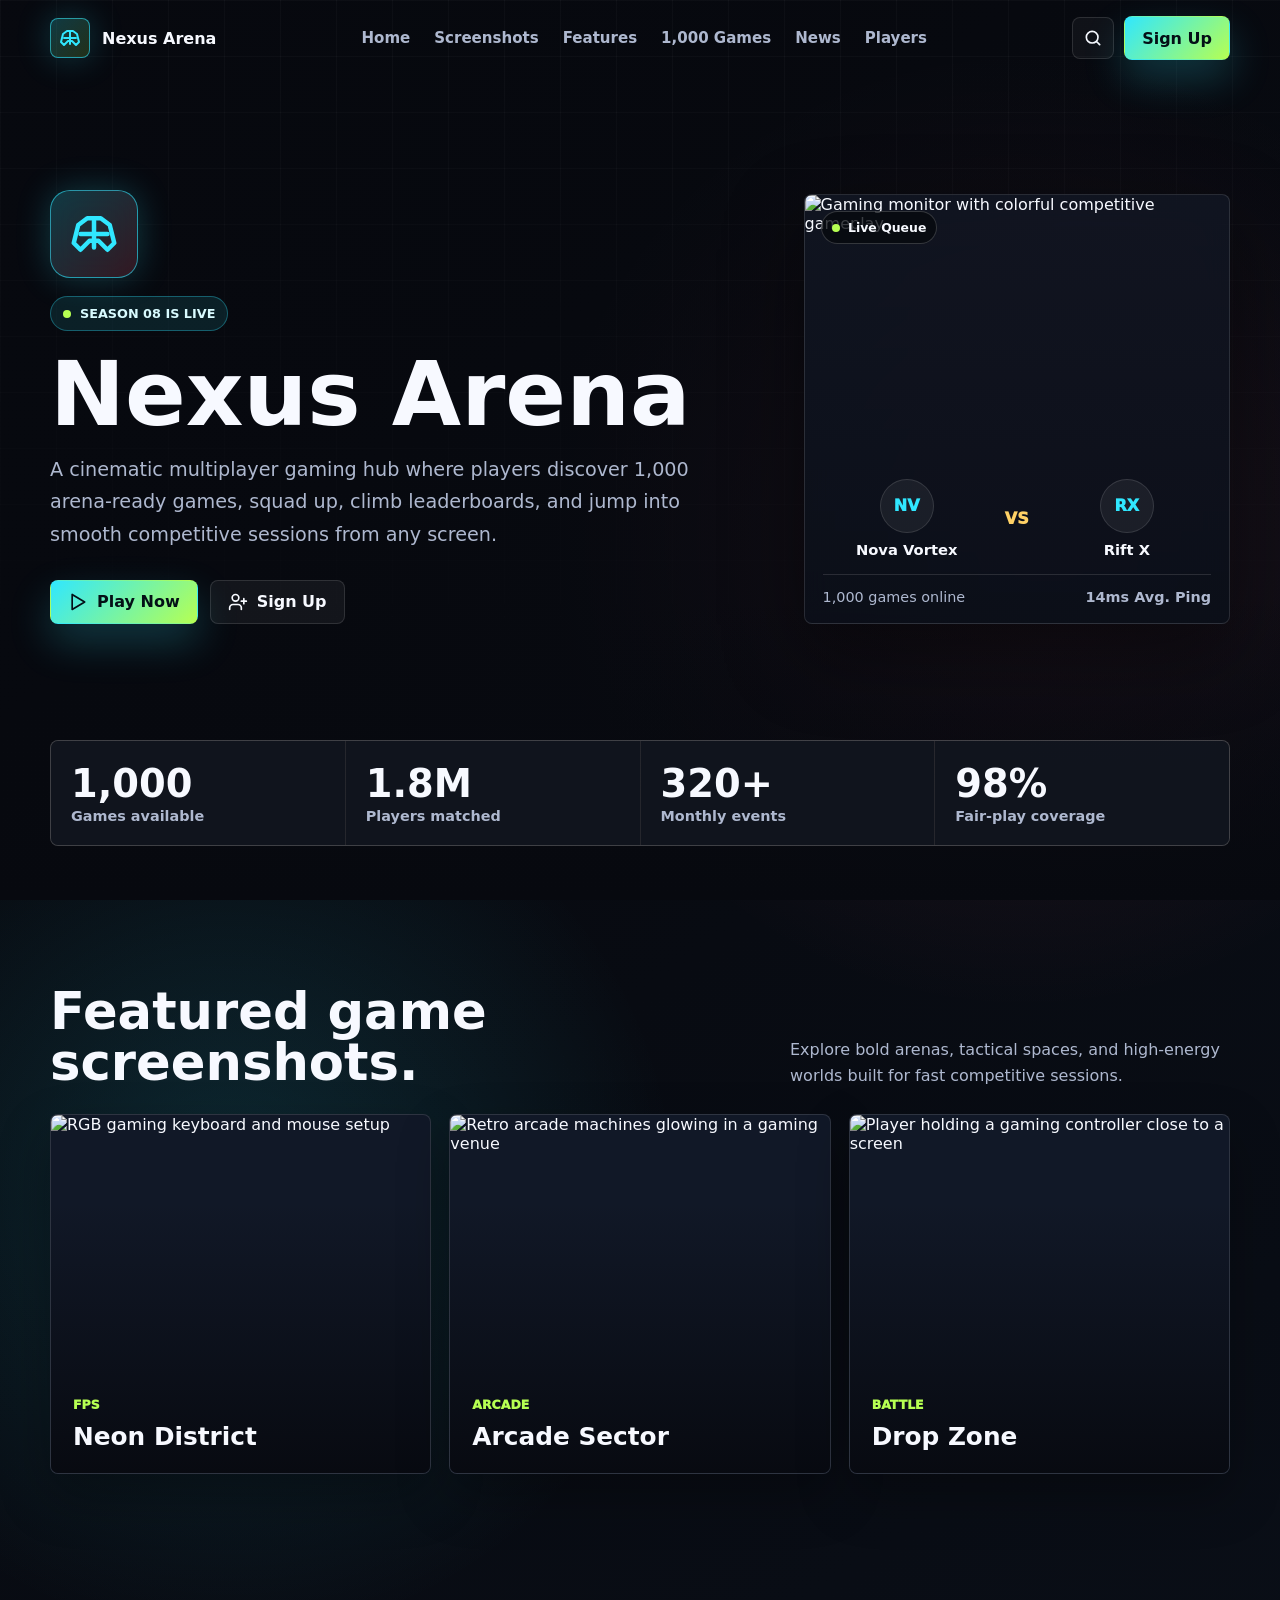
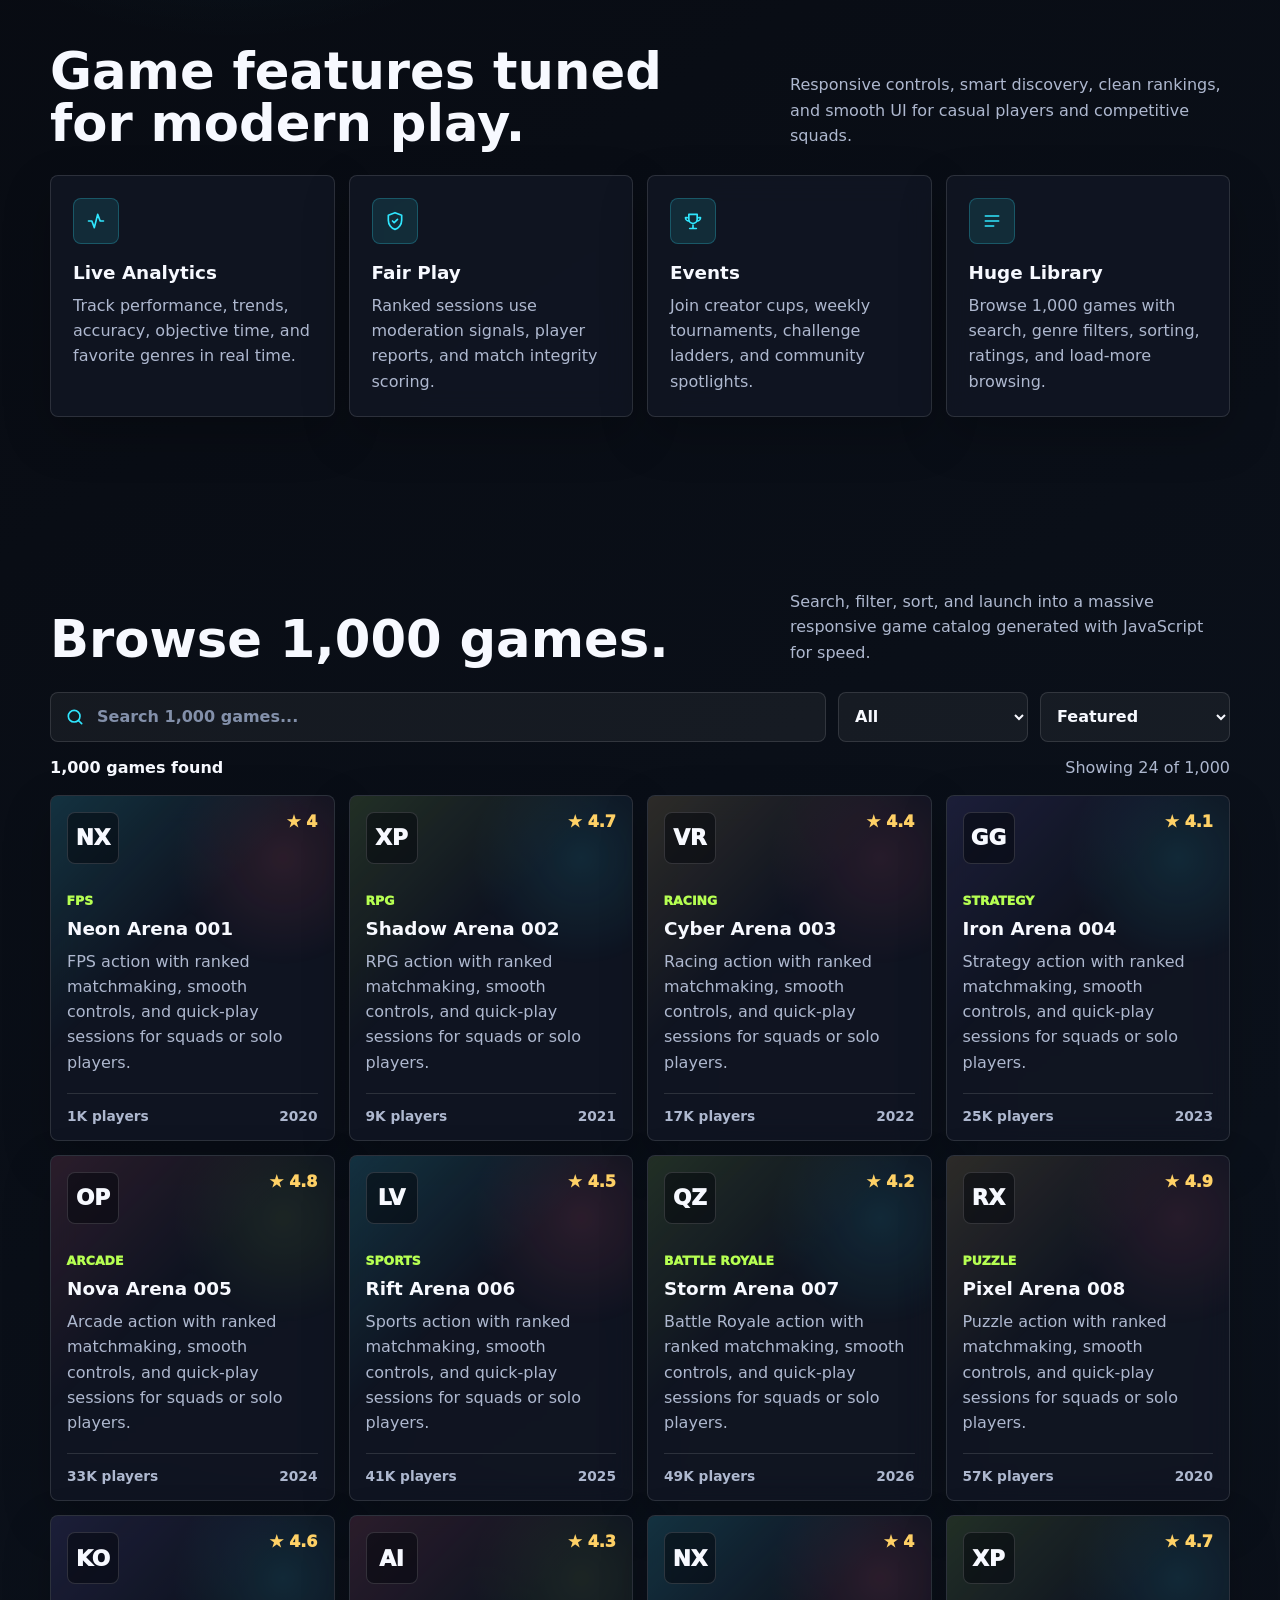
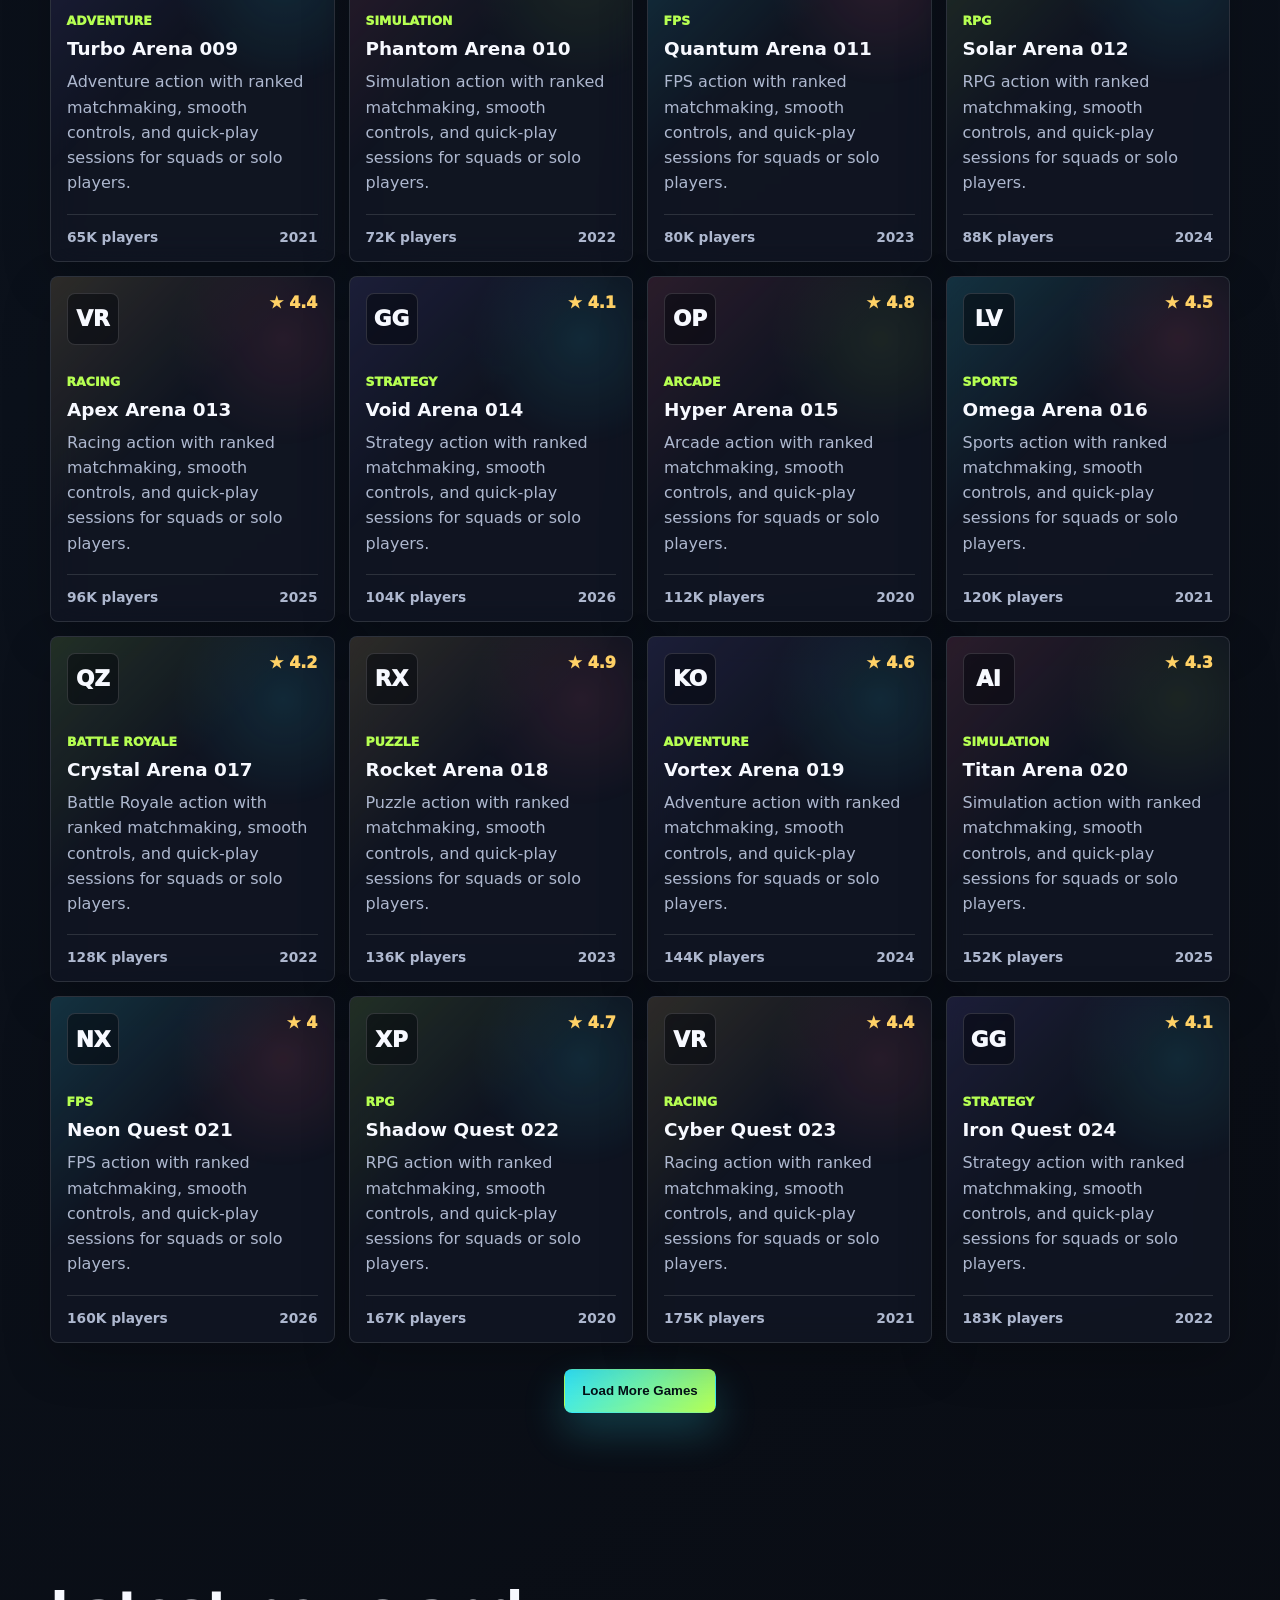
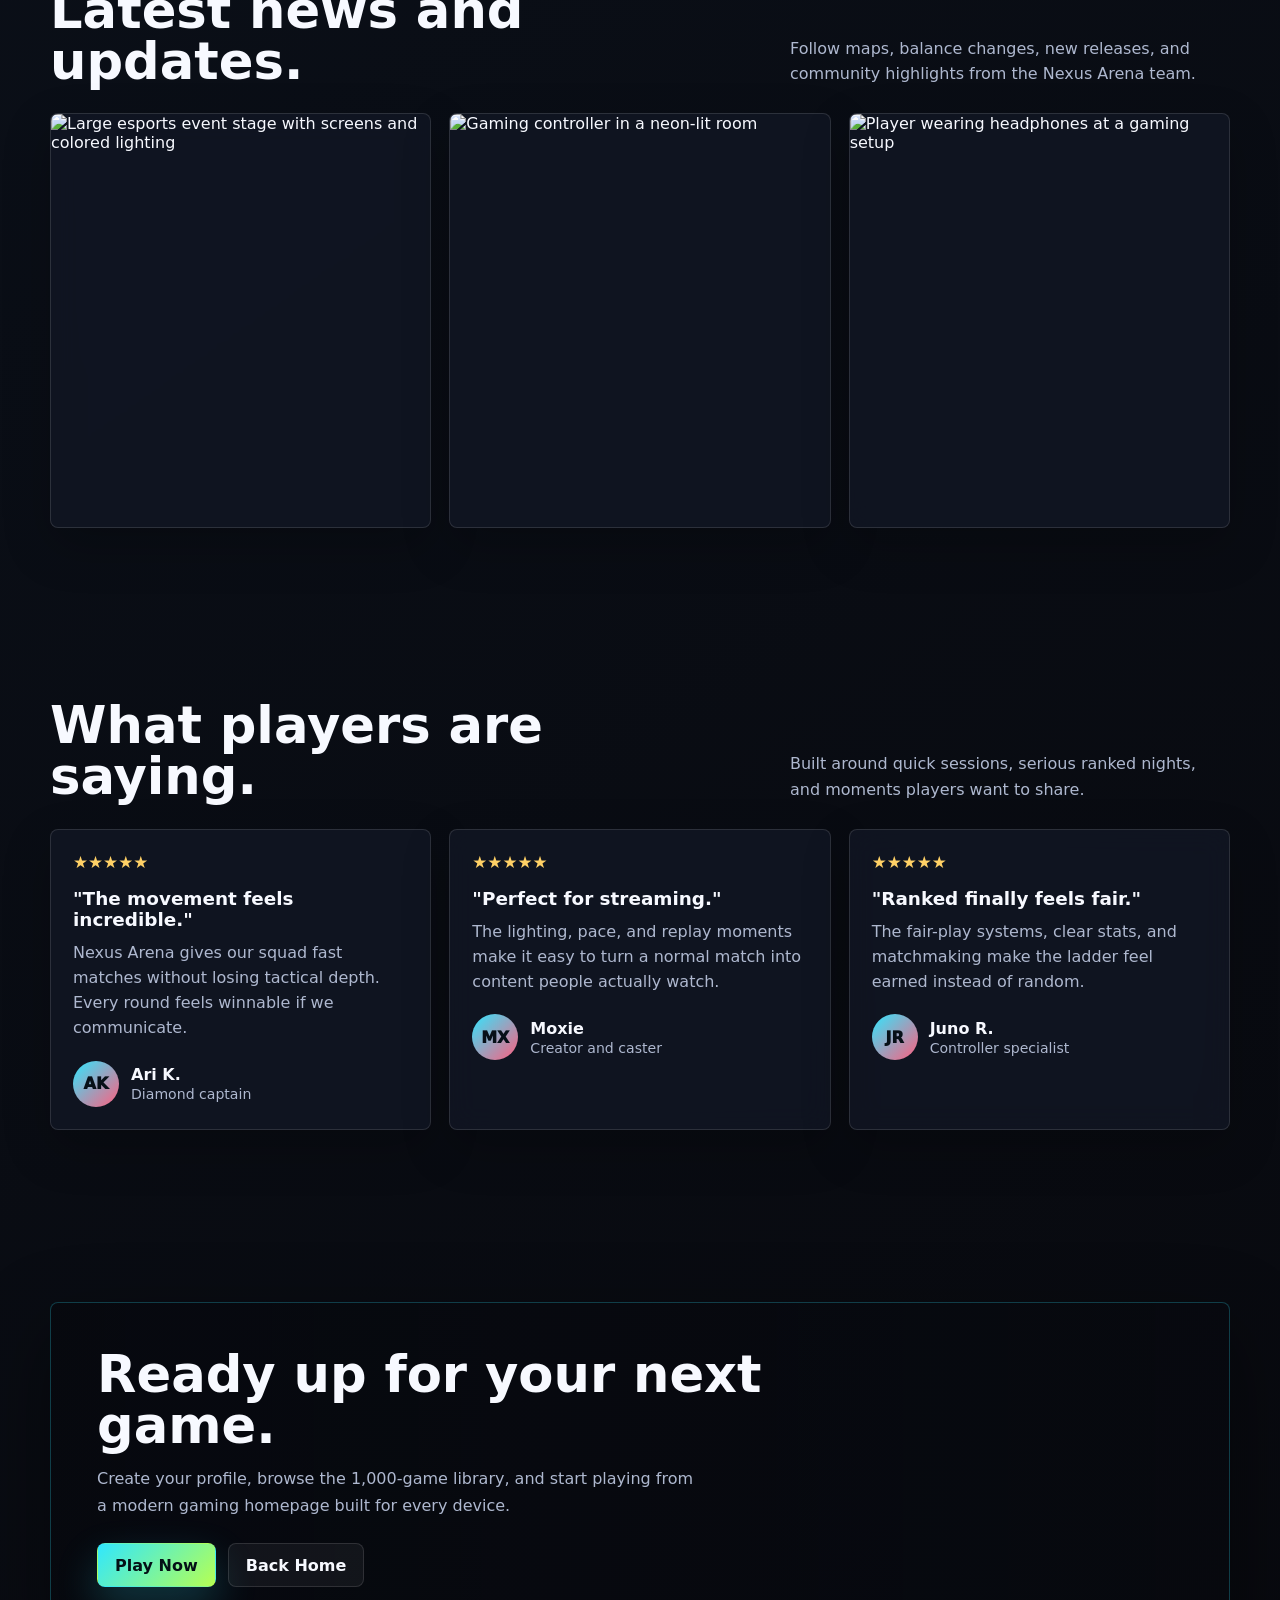
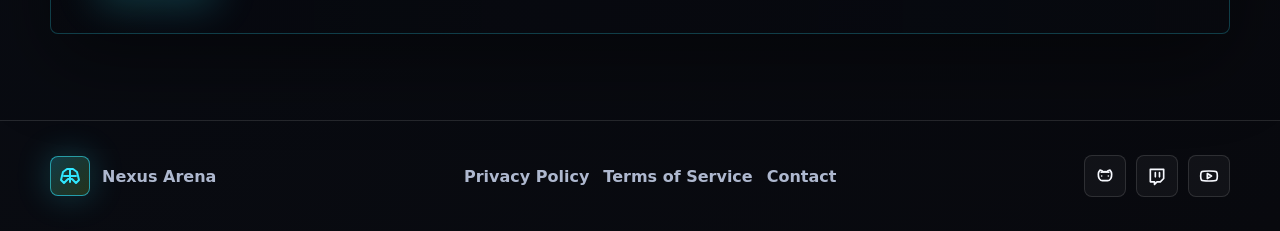
==== commit af8a7e0e: "added html , css,js" ====
--- a/index.html
+++ b/index.html
@@ -3,1006 +3,9 @@
 <head>
   <meta charset="UTF-8" />
   <meta name="viewport" content="width=device-width, initial-scale=1.0" />
-  <title>Nexus Arena | Competitive Gaming Hub</title>
-  <style>
-    :root {
-      color-scheme: dark;
-      --bg: #07090f;
-      --panel: rgba(18, 23, 36, 0.82);
-      --panel-strong: rgba(24, 31, 48, 0.96);
-      --line: rgba(255, 255, 255, 0.12);
-      --text: #f7f9ff;
-      --muted: #aeb8cf;
-      --cyan: #30e7ff;
-      --lime: #b6ff52;
-      --coral: #ff5f7f;
-      --gold: #ffd166;
-      --shadow: 0 28px 80px rgba(0, 0, 0, 0.42);
-      --radius: 8px;
-      font-family: Inter, ui-sans-serif, system-ui, -apple-system, BlinkMacSystemFont, "Segoe UI", sans-serif;
-    }
-
-    * {
-      box-sizing: border-box;
-    }
-
-    html {
-      scroll-behavior: smooth;
-    }
-
-    body {
-      margin: 0;
-      min-height: 100vh;
-      background:
-        radial-gradient(circle at 18% 18%, rgba(48, 231, 255, 0.14), transparent 28rem),
-        radial-gradient(circle at 80% 8%, rgba(255, 95, 127, 0.12), transparent 30rem),
-        linear-gradient(145deg, #06070c 0%, #0b111b 48%, #08090e 100%);
-      color: var(--text);
-      overflow-x: hidden;
-    }
-
-    a {
-      color: inherit;
-      text-decoration: none;
-    }
-
-    img {
-      display: block;
-      max-width: 100%;
-    }
-
-    .shell {
-      width: min(1180px, calc(100% - 32px));
-      margin: 0 auto;
-    }
-
-    .site-header {
-      position: fixed;
-      top: 0;
-      left: 0;
-      right: 0;
-      z-index: 20;
-      border-bottom: 1px solid transparent;
-      transition: background 0.2s ease, border-color 0.2s ease, backdrop-filter 0.2s ease;
-    }
-
-    .site-header.scrolled {
-      background: rgba(7, 9, 15, 0.84);
-      border-color: var(--line);
-      backdrop-filter: blur(18px);
-    }
-
-    .nav {
-      height: 76px;
-      display: flex;
-      align-items: center;
-      justify-content: space-between;
-      gap: 22px;
-    }
-
-    .brand {
-      display: inline-flex;
-      align-items: center;
-      gap: 12px;
-      font-weight: 900;
-      letter-spacing: 0;
-    }
-
-    .brand-mark {
-      width: 40px;
-      height: 40px;
-      display: grid;
-      place-items: center;
-      border: 1px solid rgba(48, 231, 255, 0.58);
-      border-radius: var(--radius);
-      background: linear-gradient(135deg, rgba(48, 231, 255, 0.22), rgba(182, 255, 82, 0.16));
-      box-shadow: 0 0 34px rgba(48, 231, 255, 0.22);
-    }
-
-    .brand-mark svg {
-      width: 24px;
-      height: 24px;
-      stroke: var(--cyan);
-    }
-
-    .nav-links {
-      display: flex;
-      align-items: center;
-      gap: 24px;
-      color: var(--muted);
-      font-size: 0.94rem;
-      font-weight: 700;
-    }
-
-    .nav-links a {
-      position: relative;
-      padding: 8px 0;
-    }
-
-    .nav-links a::after {
-      content: "";
-      position: absolute;
-      left: 0;
-      right: 0;
-      bottom: 2px;
-      height: 2px;
-      transform: scaleX(0);
-      transform-origin: left;
-      background: var(--cyan);
-      transition: transform 0.2s ease;
-    }
-
-    .nav-links a:hover {
-      color: var(--text);
-    }
-
-    .nav-links a:hover::after {
-      transform: scaleX(1);
-    }
-
-    .nav-actions {
-      display: flex;
-      align-items: center;
-      gap: 10px;
-    }
-
-    .icon-btn,
-    .menu-btn {
-      width: 42px;
-      height: 42px;
-      display: grid;
-      place-items: center;
-      border: 1px solid var(--line);
-      border-radius: var(--radius);
-      background: rgba(255, 255, 255, 0.04);
-      color: var(--text);
-      cursor: pointer;
-      transition: transform 0.18s ease, border-color 0.18s ease, background 0.18s ease;
-    }
-
-    .icon-btn:hover,
-    .menu-btn:hover {
-      transform: translateY(-2px);
-      border-color: rgba(48, 231, 255, 0.55);
-      background: rgba(48, 231, 255, 0.11);
-    }
-
-    .menu-btn {
-      display: none;
-    }
-
-    .btn {
-      min-height: 44px;
-      display: inline-flex;
-      align-items: center;
-      justify-content: center;
-      gap: 9px;
-      padding: 0 17px;
-      border: 1px solid var(--line);
-      border-radius: var(--radius);
-      background: rgba(255, 255, 255, 0.05);
-      color: var(--text);
-      font-weight: 900;
-      cursor: pointer;
-      transition: transform 0.18s ease, box-shadow 0.18s ease, border-color 0.18s ease, background 0.18s ease;
-    }
-
-    .btn:hover {
-      transform: translateY(-2px);
-      border-color: rgba(48, 231, 255, 0.5);
-      box-shadow: 0 16px 36px rgba(0, 0, 0, 0.24);
-    }
-
-    .btn-primary {
-      border-color: transparent;
-      background: linear-gradient(135deg, var(--cyan), var(--lime));
-      color: #041016;
-      box-shadow: 0 18px 42px rgba(48, 231, 255, 0.22);
-    }
-
-    .btn-coral {
-      border-color: transparent;
-      background: linear-gradient(135deg, var(--coral), var(--gold));
-      color: #17080c;
-    }
-
-    .hero {
-      min-height: 100vh;
-      display: grid;
-      align-items: end;
-      position: relative;
-      isolation: isolate;
-      padding: 118px 0 54px;
-    }
-
-    .hero::before {
-      content: "";
-      position: absolute;
-      inset: 0;
-      z-index: -3;
-      background:
-        linear-gradient(90deg, rgba(7, 9, 15, 0.96), rgba(7, 9, 15, 0.7) 42%, rgba(7, 9, 15, 0.3)),
-        url("https://images.unsplash.com/photo-1542751371-adc38448a05e?auto=format&fit=crop&w=1800&q=82") center / cover;
-    }
-
-    .hero::after {
-      content: "";
-      position: absolute;
-      inset: auto 0 0;
-      height: 34%;
-      z-index: -2;
-      background: linear-gradient(transparent, var(--bg));
-    }
-
-    .grid-overlay {
-      position: absolute;
-      inset: 0;
-      z-index: -1;
-      pointer-events: none;
-      background-image:
-        linear-gradient(rgba(255, 255, 255, 0.04) 1px, transparent 1px),
-        linear-gradient(90deg, rgba(255, 255, 255, 0.04) 1px, transparent 1px);
-      background-size: 56px 56px;
-      mask-image: linear-gradient(to bottom, rgba(0, 0, 0, 0.75), transparent 84%);
-    }
-
-    .hero-layout {
-      display: grid;
-      grid-template-columns: minmax(0, 1.08fr) minmax(330px, 0.64fr);
-      gap: 34px;
-      align-items: end;
-    }
-
-    .eyebrow {
-      width: fit-content;
-      display: inline-flex;
-      align-items: center;
-      gap: 9px;
-      padding: 9px 12px;
-      border: 1px solid rgba(48, 231, 255, 0.32);
-      border-radius: 999px;
-      background: rgba(48, 231, 255, 0.1);
-      color: #d9fbff;
-      font-size: 0.8rem;
-      font-weight: 900;
-      text-transform: uppercase;
-    }
-
-    .hero-logo {
-      width: 88px;
-      height: 88px;
-      display: grid;
-      place-items: center;
-      margin-bottom: 18px;
-      border: 1px solid rgba(48, 231, 255, 0.52);
-      border-radius: 20px;
-      background:
-        linear-gradient(135deg, rgba(48, 231, 255, 0.22), rgba(255, 95, 127, 0.18)),
-        rgba(7, 9, 15, 0.72);
-      box-shadow: 0 0 48px rgba(48, 231, 255, 0.24);
-      backdrop-filter: blur(14px);
-    }
-
-    .hero-logo svg {
-      width: 54px;
-      height: 54px;
-      color: var(--cyan);
-    }
-
-    .pulse {
-      width: 8px;
-      height: 8px;
-      border-radius: 50%;
-      background: var(--lime);
-      box-shadow: 0 0 0 0 rgba(182, 255, 82, 0.55);
-      animation: pulse 1.8s infinite;
-    }
-
-    @keyframes pulse {
-      70% {
-        box-shadow: 0 0 0 12px rgba(182, 255, 82, 0);
-      }
-      100% {
-        box-shadow: 0 0 0 0 rgba(182, 255, 82, 0);
-      }
-    }
-
-    h1 {
-      max-width: 780px;
-      margin: 22px 0 18px;
-      font-size: clamp(3.2rem, 7vw, 6.9rem);
-      line-height: 0.92;
-      letter-spacing: 0;
-    }
-
-    .hero-copy {
-      max-width: 640px;
-      margin: 0 0 28px;
-      color: var(--muted);
-      font-size: clamp(1rem, 1.8vw, 1.2rem);
-      line-height: 1.7;
-    }
-
-    .hero-actions {
-      display: flex;
-      flex-wrap: wrap;
-      gap: 12px;
-    }
-
-    .hero-panel {
-      border: 1px solid var(--line);
-      border-radius: var(--radius);
-      background: linear-gradient(180deg, rgba(18, 23, 36, 0.84), rgba(11, 15, 25, 0.92));
-      box-shadow: var(--shadow);
-      overflow: hidden;
-      backdrop-filter: blur(16px);
-    }
-
-    .match-image {
-      position: relative;
-      aspect-ratio: 16 / 10;
-      overflow: hidden;
-    }
-
-    .match-image img {
-      width: 100%;
-      height: 100%;
-      object-fit: cover;
-      filter: saturate(1.08) contrast(1.06);
-    }
-
-    .match-badge {
-      position: absolute;
-      left: 16px;
-      top: 16px;
-      display: inline-flex;
-      align-items: center;
-      gap: 8px;
-      padding: 8px 10px;
-      border-radius: 999px;
-      background: rgba(7, 9, 15, 0.78);
-      border: 1px solid rgba(255, 255, 255, 0.18);
-      font-size: 0.78rem;
-      font-weight: 900;
-    }
-
-    .match-content {
-      padding: 18px;
-    }
-
-    .teams {
-      display: grid;
-      grid-template-columns: 1fr auto 1fr;
-      align-items: center;
-      gap: 14px;
-      margin-bottom: 16px;
-    }
-
-    .team {
-      display: grid;
-      gap: 8px;
-      justify-items: center;
-      text-align: center;
-      min-width: 0;
-    }
-
-    .team-logo {
-      width: 54px;
-      height: 54px;
-      display: grid;
-      place-items: center;
-      border-radius: 50%;
-      border: 1px solid var(--line);
-      background: rgba(255, 255, 255, 0.06);
-      font-weight: 1000;
-      color: var(--cyan);
-    }
-
-    .team strong {
-      max-width: 100%;
-      overflow-wrap: anywhere;
-      font-size: 0.92rem;
-    }
-
-    .versus {
-      color: var(--gold);
-      font-weight: 1000;
-    }
-
-    .match-meta {
-      display: flex;
-      justify-content: space-between;
-      gap: 12px;
-      padding-top: 14px;
-      border-top: 1px solid var(--line);
-      color: var(--muted);
-      font-size: 0.9rem;
-    }
-
-    .stat-strip {
-      display: grid;
-      grid-template-columns: repeat(4, 1fr);
-      gap: 1px;
-      margin-top: 44px;
-      border: 1px solid var(--line);
-      border-radius: var(--radius);
-      overflow: hidden;
-      background: var(--line);
-    }
-
-    .stat {
-      padding: 20px;
-      background: rgba(12, 16, 26, 0.82);
-    }
-
-    .stat strong {
-      display: block;
-      font-size: clamp(1.6rem, 3vw, 2.4rem);
-      color: var(--text);
-    }
-
-    .stat span {
-      color: var(--muted);
-      font-size: 0.9rem;
-      font-weight: 700;
-    }
-
-    section {
-      padding: 86px 0;
-    }
-
-    .section-head {
-      display: flex;
-      align-items: end;
-      justify-content: space-between;
-      gap: 28px;
-      margin-bottom: 26px;
-    }
-
-    .section-head h2 {
-      margin: 0;
-      max-width: 680px;
-      font-size: clamp(2rem, 4vw, 3.4rem);
-      line-height: 1;
-      letter-spacing: 0;
-    }
-
-    .section-head p {
-      max-width: 420px;
-      margin: 0;
-      color: var(--muted);
-      line-height: 1.6;
-    }
-
-    .games-grid {
-      display: grid;
-      grid-template-columns: repeat(3, 1fr);
-      gap: 18px;
-    }
-
-    .game-card {
-      position: relative;
-      min-height: 360px;
-      display: flex;
-      align-items: end;
-      border: 1px solid var(--line);
-      border-radius: var(--radius);
-      overflow: hidden;
-      background: #111827;
-      box-shadow: 0 22px 52px rgba(0, 0, 0, 0.28);
-    }
-
-    .game-card img {
-      position: absolute;
-      inset: 0;
-      width: 100%;
-      height: 100%;
-      object-fit: cover;
-      transition: transform 0.45s ease;
-    }
-
-    .game-card:hover img {
-      transform: scale(1.06);
-    }
-
-    .game-card::after {
-      content: "";
-      position: absolute;
-      inset: 0;
-      background: linear-gradient(transparent 24%, rgba(7, 9, 15, 0.92));
-    }
-
-    .game-info {
-      position: relative;
-      z-index: 1;
-      width: 100%;
-      padding: 22px;
-    }
-
-    .tag-row {
-      display: flex;
-      flex-wrap: wrap;
-      gap: 8px;
-      margin-bottom: 13px;
-    }
-
-    .tag {
-      padding: 6px 9px;
-      border: 1px solid rgba(255, 255, 255, 0.16);
-      border-radius: 999px;
-      background: rgba(7, 9, 15, 0.56);
-      color: #e9eefc;
-      font-size: 0.75rem;
-      font-weight: 900;
-    }
-
-    .game-info h3 {
-      margin: 0 0 8px;
-      font-size: 1.55rem;
-    }
-
-    .game-info p {
-      margin: 0;
-      color: var(--muted);
-      line-height: 1.55;
-    }
-
-    .features {
-      display: grid;
-      grid-template-columns: repeat(4, 1fr);
-      gap: 14px;
-    }
-
-    .feature-card,
-    .tier,
-    .event-card {
-      border: 1px solid var(--line);
-      border-radius: var(--radius);
-      background: var(--panel);
-      box-shadow: 0 18px 48px rgba(0, 0, 0, 0.22);
-      backdrop-filter: blur(14px);
-    }
-
-    .feature-card {
-      padding: 22px;
-    }
-
-    .feature-icon {
-      width: 46px;
-      height: 46px;
-      display: grid;
-      place-items: center;
-      margin-bottom: 18px;
-      border-radius: var(--radius);
-      background: rgba(48, 231, 255, 0.11);
-      border: 1px solid rgba(48, 231, 255, 0.24);
-      color: var(--cyan);
-    }
-
-    .feature-card h3,
-    .tier h3,
-    .event-card h3 {
-      margin: 0 0 10px;
-      font-size: 1.15rem;
-    }
-
-    .feature-card p,
-    .tier p,
-    .event-card p {
-      margin: 0;
-      color: var(--muted);
-      line-height: 1.58;
-    }
-
-    .events-layout {
-      display: grid;
-      grid-template-columns: 0.9fr 1.1fr;
-      gap: 18px;
-      align-items: stretch;
-    }
-
-    .event-poster {
-      min-height: 460px;
-      position: relative;
-      overflow: hidden;
-      border: 1px solid var(--line);
-      border-radius: var(--radius);
-      background: #121827;
-    }
-
-    .event-poster img {
-      width: 100%;
-      height: 100%;
-      object-fit: cover;
-    }
-
-    .event-poster::after {
-      content: "";
-      position: absolute;
-      inset: 0;
-      background: linear-gradient(transparent 20%, rgba(7, 9, 15, 0.9));
-    }
-
-    .poster-copy {
-      position: absolute;
-      left: 24px;
-      right: 24px;
-      bottom: 24px;
-      z-index: 1;
-    }
-
-    .poster-copy h3 {
-      margin: 0 0 8px;
-      font-size: clamp(1.7rem, 3vw, 2.6rem);
-    }
-
-    .poster-copy p {
-      margin: 0;
-      color: var(--muted);
-      line-height: 1.6;
-    }
-
-    .event-list {
-      display: grid;
-      gap: 14px;
-    }
-
-    .event-card {
-      display: grid;
-      grid-template-columns: auto 1fr auto;
-      gap: 18px;
-      align-items: center;
-      padding: 18px;
-    }
-
-    .date-box {
-      width: 70px;
-      height: 70px;
-      display: grid;
-      place-items: center;
-      border-radius: var(--radius);
-      background: rgba(255, 255, 255, 0.06);
-      border: 1px solid var(--line);
-      text-align: center;
-      font-weight: 1000;
-    }
-
-    .date-box span {
-      display: block;
-      color: var(--cyan);
-      font-size: 0.78rem;
-      text-transform: uppercase;
-    }
-
-    .date-box strong {
-      display: block;
-      font-size: 1.8rem;
-      line-height: 1;
-    }
-
-    .event-prize {
-      color: var(--lime);
-      font-weight: 1000;
-      white-space: nowrap;
-    }
-
-    .tiers {
-      display: grid;
-      grid-template-columns: repeat(3, 1fr);
-      gap: 18px;
-    }
-
-    .news-grid,
-    .testimonial-grid {
-      display: grid;
-      grid-template-columns: repeat(3, 1fr);
-      gap: 18px;
-    }
-
-    .news-card,
-    .testimonial-card {
-      border: 1px solid var(--line);
-      border-radius: var(--radius);
-      background: var(--panel);
-      box-shadow: 0 18px 48px rgba(0, 0, 0, 0.22);
-      overflow: hidden;
-      backdrop-filter: blur(14px);
-    }
-
-    .news-card img {
-      width: 100%;
-      aspect-ratio: 16 / 9;
-      object-fit: cover;
-    }
-
-    .news-body,
-    .testimonial-card {
-      padding: 22px;
-    }
-
-    .news-date {
-      display: inline-flex;
-      margin-bottom: 12px;
-      color: var(--lime);
-      font-size: 0.78rem;
-      font-weight: 1000;
-      text-transform: uppercase;
-    }
-
-    .news-card h3,
-    .testimonial-card h3 {
-      margin: 0 0 10px;
-      font-size: 1.2rem;
-    }
-
-    .news-card p,
-    .testimonial-card p {
-      margin: 0;
-      color: var(--muted);
-      line-height: 1.6;
-    }
-
-    .stars {
-      color: var(--gold);
-      font-size: 1.05rem;
-      margin-bottom: 16px;
-    }
-
-    .player {
-      display: flex;
-      align-items: center;
-      gap: 12px;
-      margin-top: 20px;
-    }
-
-    .avatar {
-      width: 46px;
-      height: 46px;
-      display: grid;
-      place-items: center;
-      border-radius: 50%;
-      background: linear-gradient(135deg, var(--cyan), var(--coral));
-      color: #071018;
-      font-weight: 1000;
-    }
-
-    .player strong,
-    .player span {
-      display: block;
-    }
-
-    .player span {
-      color: var(--muted);
-      font-size: 0.88rem;
-      margin-top: 2px;
-    }
-
-    .tier {
-      padding: 24px;
-      position: relative;
-      overflow: hidden;
-    }
-
-    .tier.featured {
-      border-color: rgba(48, 231, 255, 0.45);
-      background: linear-gradient(180deg, rgba(23, 45, 58, 0.9), rgba(14, 19, 30, 0.94));
-    }
-
-    .price {
-      display: flex;
-      align-items: end;
-      gap: 6px;
-      margin: 18px 0;
-    }
-
-    .price strong {
-      font-size: 2.8rem;
-      line-height: 1;
-    }
-
-    .price span {
-      color: var(--muted);
-      margin-bottom: 6px;
-    }
-
-    .tier ul {
-      list-style: none;
-      display: grid;
-      gap: 12px;
-      padding: 0;
-      margin: 22px 0;
-      color: #dce5f7;
-    }
-
-    .tier li {
-      display: flex;
-      gap: 10px;
-      align-items: flex-start;
-    }
-
-    .tier li::before {
-      content: "";
-      width: 9px;
-      height: 9px;
-      flex: 0 0 auto;
-      margin-top: 7px;
-      border-radius: 50%;
-      background: var(--lime);
-      box-shadow: 0 0 14px rgba(182, 255, 82, 0.45);
-    }
-
-    .cta {
-      position: relative;
-      overflow: hidden;
-      border: 1px solid rgba(48, 231, 255, 0.24);
-      border-radius: var(--radius);
-      background:
-        linear-gradient(90deg, rgba(7, 9, 15, 0.96), rgba(7, 9, 15, 0.74)),
-        url("https://images.unsplash.com/photo-1511512578047-dfb367046420?auto=format&fit=crop&w=1600&q=82") center / cover;
-      padding: 46px;
-      box-shadow: var(--shadow);
-    }
-
-    .cta h2 {
-      max-width: 720px;
-      margin: 0 0 14px;
-      font-size: clamp(2rem, 4vw, 3.7rem);
-      line-height: 1;
-    }
-
-    .cta p {
-      max-width: 610px;
-      margin: 0 0 24px;
-      color: var(--muted);
-      line-height: 1.7;
-    }
-
-    .site-footer {
-      padding: 34px 0;
-      border-top: 1px solid var(--line);
-      color: var(--muted);
-    }
-
-    .footer-row {
-      display: flex;
-      align-items: center;
-      justify-content: space-between;
-      gap: 20px;
-    }
-
-    .socials {
-      display: flex;
-      gap: 10px;
-    }
-
-    .footer-links {
-      display: flex;
-      flex-wrap: wrap;
-      align-items: center;
-      justify-content: center;
-      gap: 14px;
-      font-weight: 800;
-    }
-
-    .footer-links a:hover {
-      color: var(--text);
-    }
-
-    svg {
-      width: 20px;
-      height: 20px;
-      fill: none;
-      stroke: currentColor;
-      stroke-width: 2;
-      stroke-linecap: round;
-      stroke-linejoin: round;
-    }
-
-    .reveal {
-      opacity: 0;
-      transform: translateY(18px);
-      transition: opacity 0.55s ease, transform 0.55s ease;
-    }
-
-    .reveal.visible {
-      opacity: 1;
-      transform: translateY(0);
-    }
-
-    @media (max-width: 960px) {
-      .nav-links {
-        position: fixed;
-        top: 76px;
-        left: 16px;
-        right: 16px;
-        display: none;
-        flex-direction: column;
-        align-items: stretch;
-        padding: 18px;
-        border: 1px solid var(--line);
-        border-radius: var(--radius);
-        background: rgba(7, 9, 15, 0.96);
-        backdrop-filter: blur(18px);
-      }
-
-      .nav-links.open {
-        display: flex;
-      }
-
-      .menu-btn {
-        display: grid;
-      }
-
-      .nav-actions .btn {
-        display: none;
-      }
-
-      .hero-layout,
-      .events-layout {
-        grid-template-columns: 1fr;
-      }
-
-      .hero-panel {
-        max-width: 520px;
-      }
-
-      .stat-strip,
-      .features,
-      .games-grid,
-      .tiers,
-      .news-grid,
-      .testimonial-grid {
-        grid-template-columns: repeat(2, 1fr);
-      }
-    }
-
-    @media (max-width: 680px) {
-      .shell {
-        width: min(100% - 22px, 1180px);
-      }
-
-      .hero {
-        padding-top: 106px;
-      }
-
-      .hero::before {
-        background:
-          linear-gradient(180deg, rgba(7, 9, 15, 0.86), rgba(7, 9, 15, 0.82)),
-          url("https://images.unsplash.com/photo-1542751371-adc38448a05e?auto=format&fit=crop&w=1100&q=78") center / cover;
-      }
-
-      .section-head,
-      .footer-row {
-        align-items: flex-start;
-        flex-direction: column;
-      }
-
-      .stat-strip,
-      .features,
-      .games-grid,
-      .tiers,
-      .news-grid,
-      .testimonial-grid {
-        grid-template-columns: 1fr;
-      }
-
-      .event-card {
-        grid-template-columns: auto 1fr;
-      }
-
-      .event-prize {
-        grid-column: 2;
-      }
-
-      .cta {
-        padding: 28px;
-      }
-
-      h1 {
-        font-size: clamp(3rem, 17vw, 4.8rem);
-      }
-    }
-  </style>
+  <title>Nexus Arena | Gaming Home</title>
+  <link rel="preconnect" href="https://images.unsplash.com" />
+  <link rel="stylesheet" href="style.css" />
 </head>
 <body>
   <header class="site-header" id="top">
@@ -1013,15 +16,18 @@
         </span>
         <span>Nexus Arena</span>
       </a>
+
       <div class="nav-links" id="navLinks">
         <a href="#top">Home</a>
         <a href="#screenshots">Screenshots</a>
-        <a href="#features">Platform</a>
+        <a href="#features">Features</a>
+        <a href="#games">1,000 Games</a>
         <a href="#news">News</a>
         <a href="#testimonials">Players</a>
       </div>
+
       <div class="nav-actions">
-        <button class="icon-btn" type="button" aria-label="Search">
+        <button class="icon-btn" type="button" aria-label="Search games" data-focus-search>
           <svg viewBox="0 0 24 24"><circle cx="11" cy="11" r="7"/><path d="m20 20-3.5-3.5"/></svg>
         </button>
         <a class="btn btn-primary" href="#signup">Sign Up</a>
@@ -1035,91 +41,77 @@
   <main>
     <section class="hero">
       <div class="grid-overlay"></div>
-      <div class="shell">
-        <div class="hero-layout">
-          <div class="hero-copy-wrap reveal">
-            <div class="hero-logo" aria-label="Nexus Arena game logo">
-              <svg viewBox="0 0 24 24"><path d="M6 12h12M12 6v12"/><path d="M5 8l4-3h6l4 3 2 8-3 3-4-4h-4l-4 4-3-3 2-8Z"/></svg>
-            </div>
-            <div class="eyebrow"><span class="pulse"></span> Season 08 qualifiers are live</div>
-            <h1>Nexus Arena</h1>
-            <p class="hero-copy">A cinematic multiplayer arena game where squads clash across neon battlegrounds, master tactical loadouts, and fight for leaderboard dominance in fast, skill-first matches.</p>
-            <div class="hero-actions">
-              <a class="btn btn-primary" href="#screenshots">
-                <svg viewBox="0 0 24 24"><path d="M5 3v18l15-9L5 3Z"/></svg>
-                Play Now
-              </a>
-              <a class="btn" href="#signup">
-                <svg viewBox="0 0 24 24"><path d="M16 21v-2a4 4 0 0 0-4-4H6a4 4 0 0 0-4 4v2"/><circle cx="9" cy="7" r="4"/><path d="M19 8v6M22 11h-6"/></svg>
-                Sign Up
-              </a>
-            </div>
-          </div>
-
-          <aside class="hero-panel reveal" aria-label="Featured match">
-            <div class="match-image">
-              <img src="https://images.unsplash.com/photo-1593305841991-05c297ba4575?auto=format&fit=crop&w=900&q=82" alt="Gaming monitor with colorful competitive gameplay" />
-              <div class="match-badge"><span class="pulse"></span> Live Finals</div>
-            </div>
-            <div class="match-content">
-              <div class="teams">
-                <div class="team">
-                  <div class="team-logo">NV</div>
-                  <strong>Nova Vortex</strong>
-                </div>
-                <div class="versus">VS</div>
-                <div class="team">
-                  <div class="team-logo">RX</div>
-                  <strong>Rift X</strong>
-                </div>
+      <div class="shell hero-layout">
+        <div class="hero-copy-wrap reveal">
+          <div class="hero-logo" aria-label="Nexus Arena game logo">
+            <svg viewBox="0 0 24 24"><path d="M6 12h12M12 6v12"/><path d="M5 8l4-3h6l4 3 2 8-3 3-4-4h-4l-4 4-3-3 2-8Z"/></svg>
+          </div>
+          <div class="eyebrow"><span class="pulse"></span> Season 08 is live</div>
+          <h1>Nexus Arena</h1>
+          <p class="hero-copy">A cinematic multiplayer gaming hub where players discover 1,000 arena-ready games, squad up, climb leaderboards, and jump into smooth competitive sessions from any screen.</p>
+          <div class="hero-actions">
+            <a class="btn btn-primary" href="#games">
+              <svg viewBox="0 0 24 24"><path d="M5 3v18l15-9L5 3Z"/></svg>
+              Play Now
+            </a>
+            <a class="btn" id="signup" href="#games">
+              <svg viewBox="0 0 24 24"><path d="M16 21v-2a4 4 0 0 0-4-4H6a4 4 0 0 0-4 4v2"/><circle cx="9" cy="7" r="4"/><path d="M19 8v6M22 11h-6"/></svg>
+              Sign Up
+            </a>
+          </div>
+        </div>
+
+        <aside class="hero-panel reveal" aria-label="Featured match">
+          <div class="match-image">
+            <img src="https://images.unsplash.com/photo-1593305841991-05c297ba4575?auto=format&fit=crop&w=900&q=82" alt="Gaming monitor with colorful competitive gameplay" />
+            <div class="match-badge"><span class="pulse"></span> Live Queue</div>
+          </div>
+          <div class="match-content">
+            <div class="teams">
+              <div class="team">
+                <div class="team-logo">NV</div>
+                <strong>Nova Vortex</strong>
               </div>
-              <div class="match-meta">
-                <span>Starts 8:30 PM</span>
-                <strong>$24K Prize Pool</strong>
+              <div class="versus">VS</div>
+              <div class="team">
+                <div class="team-logo">RX</div>
+                <strong>Rift X</strong>
               </div>
             </div>
-          </aside>
-        </div>
-
-        <div class="stat-strip reveal" aria-label="Platform statistics">
-          <div class="stat"><strong>1.8M</strong><span>Players matched</span></div>
-          <div class="stat"><strong>320+</strong><span>Monthly events</span></div>
-          <div class="stat"><strong>14ms</strong><span>Avg. server ping</span></div>
-          <div class="stat"><strong>98%</strong><span>Anti-cheat coverage</span></div>
-        </div>
+            <div class="match-meta">
+              <span>1,000 games online</span>
+              <strong>14ms Avg. Ping</strong>
+            </div>
+          </div>
+        </aside>
+      </div>
+
+      <div class="shell stat-strip reveal" aria-label="Platform statistics">
+        <div class="stat"><strong>1,000</strong><span>Games available</span></div>
+        <div class="stat"><strong>1.8M</strong><span>Players matched</span></div>
+        <div class="stat"><strong>320+</strong><span>Monthly events</span></div>
+        <div class="stat"><strong>98%</strong><span>Fair-play coverage</span></div>
       </div>
     </section>
 
     <section id="screenshots">
       <div class="shell">
         <div class="section-head reveal">
-          <h2>Featured screenshots from the battlefield.</h2>
-          <p>Explore the environments, combat setups, and high-energy visual style that define every Nexus Arena match.</p>
-        </div>
-        <div class="games-grid">
-          <article class="game-card reveal">
+          <h2>Featured game screenshots.</h2>
+          <p>Explore bold arenas, tactical spaces, and high-energy worlds built for fast competitive sessions.</p>
+        </div>
+        <div class="screenshots-grid">
+          <article class="screenshot-card reveal">
             <img src="https://images.unsplash.com/photo-1627856013091-fed6e4e30025?auto=format&fit=crop&w=900&q=82" alt="RGB gaming keyboard and mouse setup" />
-            <div class="game-info">
-              <div class="tag-row"><span class="tag">FPS</span><span class="tag">5v5</span></div>
-              <h3>Neon District</h3>
-              <p>Close-range lanes, vertical cover, and fast rotations for aggressive squads.</p>
-            </div>
-          </article>
-          <article class="game-card reveal">
+            <div><span>FPS</span><h3>Neon District</h3></div>
+          </article>
+          <article class="screenshot-card reveal">
             <img src="https://images.unsplash.com/photo-1550745165-9bc0b252726f?auto=format&fit=crop&w=900&q=82" alt="Retro arcade machines glowing in a gaming venue" />
-            <div class="game-info">
-              <div class="tag-row"><span class="tag">Arcade</span><span class="tag">Arena</span></div>
-              <h3>Arcade Sector</h3>
-              <p>Bright, chaotic combat spaces built for movement, traps, and clutch plays.</p>
-            </div>
-          </article>
-          <article class="game-card reveal">
+            <div><span>Arcade</span><h3>Arcade Sector</h3></div>
+          </article>
+          <article class="screenshot-card reveal">
             <img src="https://images.unsplash.com/photo-1556438064-2d7646166914?auto=format&fit=crop&w=900&q=82" alt="Player holding a gaming controller close to a screen" />
-            <div class="game-info">
-              <div class="tag-row"><span class="tag">Battle</span><span class="tag">Solo</span></div>
-              <h3>Drop Zone</h3>
-              <p>Open survival encounters where positioning and resource timing decide the round.</p>
-            </div>
+            <div><span>Battle</span><h3>Drop Zone</h3></div>
           </article>
         </div>
       </div>
@@ -1128,30 +120,65 @@
     <section id="features">
       <div class="shell">
         <div class="section-head reveal">
-          <h2>Game features tuned for modern competition.</h2>
-          <p>Responsive controls, readable progression, and powerful systems that reward smart teamwork every round.</p>
+          <h2>Game features tuned for modern play.</h2>
+          <p>Responsive controls, smart discovery, clean rankings, and smooth UI for casual players and competitive squads.</p>
         </div>
         <div class="features">
           <article class="feature-card reveal">
             <div class="feature-icon"><svg viewBox="0 0 24 24"><path d="M3 12h4l3 8 4-16 3 8h4"/></svg></div>
             <h3>Live Analytics</h3>
-            <p>Track damage, accuracy, objective time, heat maps, and form trends with readable dashboards.</p>
-          </article>
-          <article class="feature-card reveal">
-            <div class="feature-icon"><svg viewBox="0 0 24 24"><path d="M16 21v-2a4 4 0 0 0-4-4H6a4 4 0 0 0-4 4v2"/><circle cx="9" cy="7" r="4"/><path d="M22 21v-2a4 4 0 0 0-3-3.87"/><path d="M16 3.13a4 4 0 0 1 0 7.75"/></svg></div>
-            <h3>Squad Finder</h3>
-            <p>Find reliable teammates by role, rank, region, platform, and play schedule.</p>
+            <p>Track performance, trends, accuracy, objective time, and favorite genres in real time.</p>
           </article>
           <article class="feature-card reveal">
             <div class="feature-icon"><svg viewBox="0 0 24 24"><path d="M12 2 4 5v6c0 5 3.4 9.7 8 11 4.6-1.3 8-6 8-11V5l-8-3Z"/><path d="m9 12 2 2 4-4"/></svg></div>
             <h3>Fair Play</h3>
-            <p>Match integrity scoring and automated reviews keep ranked play competitive and clean.</p>
+            <p>Ranked sessions use moderation signals, player reports, and match integrity scoring.</p>
           </article>
           <article class="feature-card reveal">
             <div class="feature-icon"><svg viewBox="0 0 24 24"><path d="M8 21h8M12 17v4"/><path d="M7 4h10v6a5 5 0 0 1-10 0V4Z"/><path d="M5 8H3a4 4 0 0 0 4 4M19 8h2a4 4 0 0 1-4 4"/></svg></div>
-            <h3>Pro Events</h3>
-            <p>Join seasonal cups, creator showdowns, and ranked events with polished match flow.</p>
-          </article>
+            <h3>Events</h3>
+            <p>Join creator cups, weekly tournaments, challenge ladders, and community spotlights.</p>
+          </article>
+          <article class="feature-card reveal">
+            <div class="feature-icon"><svg viewBox="0 0 24 24"><path d="M4 12h16M4 6h16M4 18h10"/></svg></div>
+            <h3>Huge Library</h3>
+            <p>Browse 1,000 games with search, genre filters, sorting, ratings, and load-more browsing.</p>
+          </article>
+        </div>
+      </div>
+    </section>
+
+    <section id="games">
+      <div class="shell">
+        <div class="section-head reveal">
+          <h2>Browse 1,000 games.</h2>
+          <p>Search, filter, sort, and launch into a massive responsive game catalog generated with JavaScript for speed.</p>
+        </div>
+
+        <div class="game-toolbar reveal">
+          <label class="search-box" for="gameSearch">
+            <svg viewBox="0 0 24 24"><circle cx="11" cy="11" r="7"/><path d="m20 20-3.5-3.5"/></svg>
+            <input id="gameSearch" type="search" placeholder="Search 1,000 games..." autocomplete="off" />
+          </label>
+          <select id="genreFilter" aria-label="Filter by genre"></select>
+          <select id="sortGames" aria-label="Sort games">
+            <option value="featured">Featured</option>
+            <option value="rating">Highest rated</option>
+            <option value="players">Most players</option>
+            <option value="newest">Newest</option>
+            <option value="name">Name A-Z</option>
+          </select>
+        </div>
+
+        <div class="catalog-meta reveal">
+          <strong id="catalogCount">Loading games...</strong>
+          <span id="catalogHint">Showing optimized results</span>
+        </div>
+
+        <div class="games-grid" id="gamesGrid" aria-live="polite"></div>
+
+        <div class="load-row">
+          <button class="btn btn-primary" id="loadMoreGames" type="button">Load More Games</button>
         </div>
       </div>
     </section>
@@ -1160,7 +187,7 @@
       <div class="shell">
         <div class="section-head reveal">
           <h2>Latest news and updates.</h2>
-          <p>Follow the newest maps, balance changes, events, and community highlights from the Nexus Arena team.</p>
+          <p>Follow maps, balance changes, new releases, and community highlights from the Nexus Arena team.</p>
         </div>
         <div class="news-grid">
           <article class="news-card reveal">
@@ -1176,7 +203,7 @@
             <div class="news-body">
               <span class="news-date">Patch Notes</span>
               <h3>Weapon tuning and movement polish</h3>
-              <p>Assault recoil, slide recovery, and controller aim response have been refined for fairer fights.</p>
+              <p>Assault recoil, slide recovery, and controller aim response have been refined.</p>
             </div>
           </article>
           <article class="news-card reveal">
@@ -1184,7 +211,7 @@
             <div class="news-body">
               <span class="news-date">Community</span>
               <h3>Creator Clash opens registrations</h3>
-              <p>Streamers and squads can now register for weekly showcase brackets and highlight rewards.</p>
+              <p>Streamers and squads can register for weekly showcase brackets and highlight rewards.</p>
             </div>
           </article>
         </div>
@@ -1195,35 +222,26 @@
       <div class="shell">
         <div class="section-head reveal">
           <h2>What players are saying.</h2>
-          <p>Built around quick sessions, serious ranked nights, and the kind of moments players want to clip.</p>
+          <p>Built around quick sessions, serious ranked nights, and moments players want to share.</p>
         </div>
         <div class="testimonial-grid">
           <article class="testimonial-card reveal">
             <div class="stars" aria-label="5 stars">★★★★★</div>
             <h3>"The movement feels incredible."</h3>
             <p>Nexus Arena gives our squad fast matches without losing tactical depth. Every round feels winnable if we communicate.</p>
-            <div class="player">
-              <div class="avatar">AK</div>
-              <div><strong>Ari K.</strong><span>Diamond captain</span></div>
-            </div>
+            <div class="player"><div class="avatar">AK</div><div><strong>Ari K.</strong><span>Diamond captain</span></div></div>
           </article>
           <article class="testimonial-card reveal">
             <div class="stars" aria-label="5 stars">★★★★★</div>
             <h3>"Perfect for streaming."</h3>
             <p>The lighting, pace, and replay moments make it easy to turn a normal match into content people actually watch.</p>
-            <div class="player">
-              <div class="avatar">MX</div>
-              <div><strong>Moxie</strong><span>Creator and caster</span></div>
-            </div>
+            <div class="player"><div class="avatar">MX</div><div><strong>Moxie</strong><span>Creator and caster</span></div></div>
           </article>
           <article class="testimonial-card reveal">
             <div class="stars" aria-label="5 stars">★★★★★</div>
             <h3>"Ranked finally feels fair."</h3>
-            <p>The anti-cheat, clear stats, and matchmaking make the ladder feel earned instead of random.</p>
-            <div class="player">
-              <div class="avatar">JR</div>
-              <div><strong>Juno R.</strong><span>Controller specialist</span></div>
-            </div>
+            <p>The fair-play systems, clear stats, and matchmaking make the ladder feel earned instead of random.</p>
+            <div class="player"><div class="avatar">JR</div><div><strong>Juno R.</strong><span>Controller specialist</span></div></div>
           </article>
         </div>
       </div>
@@ -1232,11 +250,11 @@
     <section>
       <div class="shell">
         <div class="cta reveal">
-          <h2>Ready up for the next season.</h2>
-          <p>Create your profile, connect your squad, and join a tournament lobby built for clean competition and bigger moments.</p>
+          <h2>Ready up for your next game.</h2>
+          <p>Create your profile, browse the 1,000-game library, and start playing from a modern gaming homepage built for every device.</p>
           <div class="hero-actions">
-            <a class="btn btn-primary" href="#membership">Create Account</a>
-            <a class="btn" href="#events">View Schedule</a>
+            <a class="btn btn-primary" href="#games">Play Now</a>
+            <a class="btn" href="#top">Back Home</a>
           </div>
         </div>
       </div>
@@ -1251,7 +269,11 @@
         </span>
         <span>Nexus Arena</span>
       </div>
-      <span>Built for ranked nights, creator cups, and championship runs.</span>
+      <div class="footer-links">
+        <a href="#">Privacy Policy</a>
+        <a href="#">Terms of Service</a>
+        <a href="#">Contact</a>
+      </div>
       <div class="socials" aria-label="Social links">
         <a class="icon-btn" href="#" aria-label="Discord"><svg viewBox="0 0 24 24"><path d="M8 12h.01M16 12h.01"/><path d="M7.5 7.5c3-1 6-1 9 0"/><path d="M7 17c-2-1-3-3-3-7 0-1.5.6-3.5 2-5 2 .5 3 1 4 2h4c1-1 2-1.5 4-2 1.4 1.5 2 3.5 2 5 0 4-1 6-3 7-2 .8-8 .8-10 0Z"/></svg></a>
         <a class="icon-btn" href="#" aria-label="Twitch"><svg viewBox="0 0 24 24"><path d="M4 4h16v11l-4 4h-4l-3 3v-3H4V4Z"/><path d="M10 8v5M15 8v5"/></svg></a>
@@ -1260,37 +282,6 @@
     </div>
   </footer>
 
-  <script>
-    const header = document.querySelector(".site-header");
-    const menuBtn = document.querySelector("#menuBtn");
-    const navLinks = document.querySelector("#navLinks");
-    const revealItems = document.querySelectorAll(".reveal");
-
-    const setHeader = () => {
-      header.classList.toggle("scrolled", window.scrollY > 24);
-    };
-
-    const observer = new IntersectionObserver((entries) => {
-      entries.forEach((entry) => {
-        if (entry.isIntersecting) {
-          entry.target.classList.add("visible");
-          observer.unobserve(entry.target);
-        }
-      });
-    }, { threshold: 0.16 });
-
-    revealItems.forEach((item) => observer.observe(item));
-    setHeader();
-    window.addEventListener("scroll", setHeader, { passive: true });
-
-    menuBtn.addEventListener("click", () => {
-      navLinks.classList.toggle("open");
-      menuBtn.setAttribute("aria-label", navLinks.classList.contains("open") ? "Close menu" : "Open menu");
-    });
-
-    navLinks.querySelectorAll("a").forEach((link) => {
-      link.addEventListener("click", () => navLinks.classList.remove("open"));
-    });
-  </script>
+  <script src="script.js"></script>
 </body>
 </html>
--- a/style.css
+++ b/style.css
@@ -0,0 +1,809 @@
+:root {
+  color-scheme: dark;
+  --bg: #07090f;
+  --panel: rgba(18, 23, 36, 0.82);
+  --panel-strong: rgba(24, 31, 48, 0.96);
+  --line: rgba(255, 255, 255, 0.12);
+  --text: #f7f9ff;
+  --muted: #aeb8cf;
+  --cyan: #30e7ff;
+  --lime: #b6ff52;
+  --coral: #ff5f7f;
+  --gold: #ffd166;
+  --shadow: 0 28px 80px rgba(0, 0, 0, 0.42);
+  --radius: 8px;
+  font-family: Inter, ui-sans-serif, system-ui, -apple-system, BlinkMacSystemFont, "Segoe UI", sans-serif;
+}
+
+* { box-sizing: border-box; }
+html { scroll-behavior: smooth; }
+body {
+  margin: 0;
+  min-height: 100vh;
+  background:
+    radial-gradient(circle at 18% 18%, rgba(48, 231, 255, 0.14), transparent 28rem),
+    radial-gradient(circle at 80% 8%, rgba(255, 95, 127, 0.12), transparent 30rem),
+    linear-gradient(145deg, #06070c 0%, #0b111b 48%, #08090e 100%);
+  color: var(--text);
+  overflow-x: hidden;
+}
+
+a { color: inherit; text-decoration: none; }
+img { display: block; max-width: 100%; }
+svg {
+  width: 20px;
+  height: 20px;
+  fill: none;
+  stroke: currentColor;
+  stroke-width: 2;
+  stroke-linecap: round;
+  stroke-linejoin: round;
+}
+
+.shell {
+  width: min(1180px, calc(100% - 32px));
+  margin: 0 auto;
+}
+
+.site-header {
+  position: fixed;
+  top: 0;
+  left: 0;
+  right: 0;
+  z-index: 20;
+  border-bottom: 1px solid transparent;
+  transition: background 0.2s ease, border-color 0.2s ease, backdrop-filter 0.2s ease;
+}
+
+.site-header.scrolled {
+  background: rgba(7, 9, 15, 0.84);
+  border-color: var(--line);
+  backdrop-filter: blur(18px);
+}
+
+.nav {
+  height: 76px;
+  display: flex;
+  align-items: center;
+  justify-content: space-between;
+  gap: 22px;
+}
+
+.brand {
+  display: inline-flex;
+  align-items: center;
+  gap: 12px;
+  font-weight: 900;
+  letter-spacing: 0;
+}
+
+.brand-mark,
+.hero-logo {
+  display: grid;
+  place-items: center;
+  border: 1px solid rgba(48, 231, 255, 0.58);
+  border-radius: var(--radius);
+  background: linear-gradient(135deg, rgba(48, 231, 255, 0.22), rgba(182, 255, 82, 0.16));
+  box-shadow: 0 0 34px rgba(48, 231, 255, 0.22);
+}
+
+.brand-mark {
+  width: 40px;
+  height: 40px;
+}
+
+.brand-mark svg {
+  width: 24px;
+  height: 24px;
+  color: var(--cyan);
+}
+
+.nav-links {
+  display: flex;
+  align-items: center;
+  gap: 24px;
+  color: var(--muted);
+  font-size: 0.94rem;
+  font-weight: 700;
+}
+
+.nav-links a {
+  position: relative;
+  padding: 8px 0;
+}
+
+.nav-links a::after {
+  content: "";
+  position: absolute;
+  left: 0;
+  right: 0;
+  bottom: 2px;
+  height: 2px;
+  transform: scaleX(0);
+  transform-origin: left;
+  background: var(--cyan);
+  transition: transform 0.2s ease;
+}
+
+.nav-links a:hover { color: var(--text); }
+.nav-links a:hover::after { transform: scaleX(1); }
+.nav-actions { display: flex; align-items: center; gap: 10px; }
+
+.icon-btn,
+.menu-btn {
+  width: 42px;
+  height: 42px;
+  display: grid;
+  place-items: center;
+  border: 1px solid var(--line);
+  border-radius: var(--radius);
+  background: rgba(255, 255, 255, 0.04);
+  color: var(--text);
+  cursor: pointer;
+  transition: transform 0.18s ease, border-color 0.18s ease, background 0.18s ease;
+}
+
+.icon-btn:hover,
+.menu-btn:hover {
+  transform: translateY(-2px);
+  border-color: rgba(48, 231, 255, 0.55);
+  background: rgba(48, 231, 255, 0.11);
+}
+
+.menu-btn { display: none; }
+
+.btn {
+  min-height: 44px;
+  display: inline-flex;
+  align-items: center;
+  justify-content: center;
+  gap: 9px;
+  padding: 0 17px;
+  border: 1px solid var(--line);
+  border-radius: var(--radius);
+  background: rgba(255, 255, 255, 0.05);
+  color: var(--text);
+  font-weight: 900;
+  cursor: pointer;
+  transition: transform 0.18s ease, box-shadow 0.18s ease, border-color 0.18s ease, background 0.18s ease;
+}
+
+.btn:hover {
+  transform: translateY(-2px);
+  border-color: rgba(48, 231, 255, 0.5);
+  box-shadow: 0 16px 36px rgba(0, 0, 0, 0.24);
+}
+
+.btn-primary {
+  border-color: transparent;
+  background: linear-gradient(135deg, var(--cyan), var(--lime));
+  color: #041016;
+  box-shadow: 0 18px 42px rgba(48, 231, 255, 0.22);
+}
+
+.hero {
+  min-height: 100vh;
+  display: grid;
+  align-items: end;
+  position: relative;
+  isolation: isolate;
+  padding: 118px 0 54px;
+}
+
+.hero::before {
+  content: "";
+  position: absolute;
+  inset: 0;
+  z-index: -3;
+  background:
+    linear-gradient(90deg, rgba(7, 9, 15, 0.96), rgba(7, 9, 15, 0.7) 42%, rgba(7, 9, 15, 0.3)),
+    url("https://images.unsplash.com/photo-1542751371-adc38448a05e?auto=format&fit=crop&w=1800&q=82") center / cover;
+}
+
+.hero::after {
+  content: "";
+  position: absolute;
+  inset: auto 0 0;
+  height: 34%;
+  z-index: -2;
+  background: linear-gradient(transparent, var(--bg));
+}
+
+.grid-overlay {
+  position: absolute;
+  inset: 0;
+  z-index: -1;
+  pointer-events: none;
+  background-image:
+    linear-gradient(rgba(255, 255, 255, 0.04) 1px, transparent 1px),
+    linear-gradient(90deg, rgba(255, 255, 255, 0.04) 1px, transparent 1px);
+  background-size: 56px 56px;
+  mask-image: linear-gradient(to bottom, rgba(0, 0, 0, 0.75), transparent 84%);
+}
+
+.hero-layout {
+  display: grid;
+  grid-template-columns: minmax(0, 1.08fr) minmax(330px, 0.64fr);
+  gap: 34px;
+  align-items: end;
+}
+
+.hero-logo {
+  width: 88px;
+  height: 88px;
+  margin-bottom: 18px;
+  border-radius: 20px;
+  background:
+    linear-gradient(135deg, rgba(48, 231, 255, 0.22), rgba(255, 95, 127, 0.18)),
+    rgba(7, 9, 15, 0.72);
+  backdrop-filter: blur(14px);
+}
+
+.hero-logo svg {
+  width: 54px;
+  height: 54px;
+  color: var(--cyan);
+}
+
+.eyebrow {
+  width: fit-content;
+  display: inline-flex;
+  align-items: center;
+  gap: 9px;
+  padding: 9px 12px;
+  border: 1px solid rgba(48, 231, 255, 0.32);
+  border-radius: 999px;
+  background: rgba(48, 231, 255, 0.1);
+  color: #d9fbff;
+  font-size: 0.8rem;
+  font-weight: 900;
+  text-transform: uppercase;
+}
+
+.pulse {
+  width: 8px;
+  height: 8px;
+  border-radius: 50%;
+  background: var(--lime);
+  box-shadow: 0 0 0 0 rgba(182, 255, 82, 0.55);
+  animation: pulse 1.8s infinite;
+}
+
+@keyframes pulse {
+  70% { box-shadow: 0 0 0 12px rgba(182, 255, 82, 0); }
+  100% { box-shadow: 0 0 0 0 rgba(182, 255, 82, 0); }
+}
+
+h1 {
+  max-width: 780px;
+  margin: 22px 0 18px;
+  font-size: clamp(3.4rem, 7vw, 7rem);
+  line-height: 0.92;
+  letter-spacing: 0;
+}
+
+.hero-copy {
+  max-width: 650px;
+  margin: 0 0 28px;
+  color: var(--muted);
+  font-size: clamp(1rem, 1.8vw, 1.2rem);
+  line-height: 1.7;
+}
+
+.hero-actions { display: flex; flex-wrap: wrap; gap: 12px; }
+
+.hero-panel,
+.feature-card,
+.news-card,
+.testimonial-card,
+.game-card {
+  border: 1px solid var(--line);
+  border-radius: var(--radius);
+  background: var(--panel);
+  box-shadow: 0 18px 48px rgba(0, 0, 0, 0.22);
+  backdrop-filter: blur(14px);
+}
+
+.hero-panel {
+  overflow: hidden;
+  background: linear-gradient(180deg, rgba(18, 23, 36, 0.84), rgba(11, 15, 25, 0.92));
+  box-shadow: var(--shadow);
+}
+
+.match-image {
+  position: relative;
+  aspect-ratio: 16 / 10;
+  overflow: hidden;
+}
+
+.match-image img,
+.news-card img,
+.screenshot-card img {
+  width: 100%;
+  height: 100%;
+  object-fit: cover;
+}
+
+.match-badge {
+  position: absolute;
+  left: 16px;
+  top: 16px;
+  display: inline-flex;
+  align-items: center;
+  gap: 8px;
+  padding: 8px 10px;
+  border-radius: 999px;
+  background: rgba(7, 9, 15, 0.78);
+  border: 1px solid rgba(255, 255, 255, 0.18);
+  font-size: 0.78rem;
+  font-weight: 900;
+}
+
+.match-content { padding: 18px; }
+.teams {
+  display: grid;
+  grid-template-columns: 1fr auto 1fr;
+  align-items: center;
+  gap: 14px;
+  margin-bottom: 16px;
+}
+
+.team {
+  display: grid;
+  gap: 8px;
+  justify-items: center;
+  text-align: center;
+  min-width: 0;
+}
+
+.team-logo {
+  width: 54px;
+  height: 54px;
+  display: grid;
+  place-items: center;
+  border-radius: 50%;
+  border: 1px solid var(--line);
+  background: rgba(255, 255, 255, 0.06);
+  font-weight: 1000;
+  color: var(--cyan);
+}
+
+.team strong { overflow-wrap: anywhere; font-size: 0.92rem; }
+.versus { color: var(--gold); font-weight: 1000; }
+
+.match-meta {
+  display: flex;
+  justify-content: space-between;
+  gap: 12px;
+  padding-top: 14px;
+  border-top: 1px solid var(--line);
+  color: var(--muted);
+  font-size: 0.9rem;
+}
+
+.stat-strip {
+  display: grid;
+  grid-template-columns: repeat(4, 1fr);
+  gap: 1px;
+  margin-top: 44px;
+  border: 1px solid var(--line);
+  border-radius: var(--radius);
+  overflow: hidden;
+  background: var(--line);
+}
+
+.stat { padding: 20px; background: rgba(12, 16, 26, 0.82); }
+.stat strong { display: block; font-size: clamp(1.6rem, 3vw, 2.4rem); color: var(--text); }
+.stat span { color: var(--muted); font-size: 0.9rem; font-weight: 700; }
+
+section { padding: 86px 0; }
+
+.section-head {
+  display: flex;
+  align-items: end;
+  justify-content: space-between;
+  gap: 28px;
+  margin-bottom: 26px;
+}
+
+.section-head h2 {
+  margin: 0;
+  max-width: 720px;
+  font-size: clamp(2rem, 4vw, 3.4rem);
+  line-height: 1;
+  letter-spacing: 0;
+}
+
+.section-head p {
+  max-width: 440px;
+  margin: 0;
+  color: var(--muted);
+  line-height: 1.6;
+}
+
+.screenshots-grid,
+.news-grid,
+.testimonial-grid {
+  display: grid;
+  grid-template-columns: repeat(3, 1fr);
+  gap: 18px;
+}
+
+.screenshot-card {
+  position: relative;
+  min-height: 360px;
+  display: flex;
+  align-items: end;
+  border: 1px solid var(--line);
+  border-radius: var(--radius);
+  overflow: hidden;
+  background: #111827;
+  box-shadow: 0 22px 52px rgba(0, 0, 0, 0.28);
+}
+
+.screenshot-card img {
+  position: absolute;
+  inset: 0;
+  transition: transform 0.45s ease;
+}
+
+.screenshot-card:hover img { transform: scale(1.06); }
+.screenshot-card::after {
+  content: "";
+  position: absolute;
+  inset: 0;
+  background: linear-gradient(transparent 24%, rgba(7, 9, 15, 0.92));
+}
+
+.screenshot-card div {
+  position: relative;
+  z-index: 1;
+  padding: 22px;
+}
+
+.screenshot-card span,
+.game-genre,
+.news-date {
+  display: inline-flex;
+  margin-bottom: 10px;
+  color: var(--lime);
+  font-size: 0.78rem;
+  font-weight: 1000;
+  text-transform: uppercase;
+}
+
+.screenshot-card h3 {
+  margin: 0;
+  font-size: 1.55rem;
+}
+
+.features {
+  display: grid;
+  grid-template-columns: repeat(4, 1fr);
+  gap: 14px;
+}
+
+.feature-card,
+.testimonial-card,
+.news-body { padding: 22px; }
+
+.feature-icon {
+  width: 46px;
+  height: 46px;
+  display: grid;
+  place-items: center;
+  margin-bottom: 18px;
+  border-radius: var(--radius);
+  background: rgba(48, 231, 255, 0.11);
+  border: 1px solid rgba(48, 231, 255, 0.24);
+  color: var(--cyan);
+}
+
+.feature-card h3,
+.news-card h3,
+.testimonial-card h3,
+.game-card h3 {
+  margin: 0 0 10px;
+  font-size: 1.15rem;
+}
+
+.feature-card p,
+.news-card p,
+.testimonial-card p,
+.game-card p {
+  margin: 0;
+  color: var(--muted);
+  line-height: 1.58;
+}
+
+.game-toolbar {
+  display: grid;
+  grid-template-columns: 1fr 190px 190px;
+  gap: 12px;
+  margin-bottom: 16px;
+}
+
+.search-box {
+  min-height: 50px;
+  display: flex;
+  align-items: center;
+  gap: 10px;
+  padding: 0 14px;
+  border: 1px solid var(--line);
+  border-radius: var(--radius);
+  background: rgba(255, 255, 255, 0.05);
+}
+
+.search-box svg { color: var(--cyan); flex: 0 0 auto; }
+input,
+select {
+  width: 100%;
+  min-height: 50px;
+  border: 1px solid var(--line);
+  border-radius: var(--radius);
+  background: rgba(255, 255, 255, 0.05);
+  color: var(--text);
+  font: inherit;
+  font-weight: 800;
+  outline: none;
+}
+
+.search-box input {
+  min-height: auto;
+  border: 0;
+  background: transparent;
+}
+
+input::placeholder { color: #8390aa; }
+select { padding: 0 12px; }
+option { background: #101624; color: var(--text); }
+
+.catalog-meta {
+  display: flex;
+  justify-content: space-between;
+  gap: 16px;
+  margin-bottom: 18px;
+  color: var(--muted);
+}
+
+.catalog-meta strong { color: var(--text); }
+
+.games-grid {
+  display: grid;
+  grid-template-columns: repeat(4, 1fr);
+  gap: 14px;
+}
+
+.game-card {
+  min-height: 232px;
+  padding: 16px;
+  position: relative;
+  overflow: hidden;
+  transition: transform 0.18s ease, border-color 0.18s ease;
+}
+
+.game-card::before {
+  content: "";
+  position: absolute;
+  inset: 0;
+  background:
+    linear-gradient(135deg, var(--card-a), transparent 42%),
+    radial-gradient(circle at 82% 18%, var(--card-b), transparent 30%);
+  opacity: 0.42;
+}
+
+.game-card:hover {
+  transform: translateY(-4px);
+  border-color: rgba(48, 231, 255, 0.42);
+}
+
+.game-card > * { position: relative; z-index: 1; }
+.game-top {
+  display: flex;
+  justify-content: space-between;
+  gap: 12px;
+  margin-bottom: 26px;
+}
+
+.game-icon {
+  width: 52px;
+  height: 52px;
+  display: grid;
+  place-items: center;
+  border: 1px solid rgba(255, 255, 255, 0.14);
+  border-radius: var(--radius);
+  background: rgba(7, 9, 15, 0.55);
+  font-size: 1.35rem;
+  font-weight: 1000;
+}
+
+.rating {
+  color: var(--gold);
+  font-weight: 1000;
+  white-space: nowrap;
+}
+
+.game-card p { min-height: 50px; }
+.game-meta {
+  display: flex;
+  justify-content: space-between;
+  gap: 10px;
+  margin-top: 18px;
+  padding-top: 14px;
+  border-top: 1px solid var(--line);
+  color: var(--muted);
+  font-size: 0.86rem;
+  font-weight: 800;
+}
+
+.load-row {
+  display: flex;
+  justify-content: center;
+  margin-top: 26px;
+}
+
+.news-card { overflow: hidden; }
+.news-card img { aspect-ratio: 16 / 9; }
+
+.stars {
+  color: var(--gold);
+  font-size: 1.05rem;
+  margin-bottom: 16px;
+}
+
+.player {
+  display: flex;
+  align-items: center;
+  gap: 12px;
+  margin-top: 20px;
+}
+
+.avatar {
+  width: 46px;
+  height: 46px;
+  display: grid;
+  place-items: center;
+  border-radius: 50%;
+  background: linear-gradient(135deg, var(--cyan), var(--coral));
+  color: #071018;
+  font-weight: 1000;
+}
+
+.player strong,
+.player span { display: block; }
+.player span {
+  color: var(--muted);
+  font-size: 0.88rem;
+  margin-top: 2px;
+}
+
+.cta {
+  position: relative;
+  overflow: hidden;
+  border: 1px solid rgba(48, 231, 255, 0.24);
+  border-radius: var(--radius);
+  background:
+    linear-gradient(90deg, rgba(7, 9, 15, 0.96), rgba(7, 9, 15, 0.74)),
+    url("https://images.unsplash.com/photo-1511512578047-dfb367046420?auto=format&fit=crop&w=1600&q=82") center / cover;
+  padding: 46px;
+  box-shadow: var(--shadow);
+}
+
+.cta h2 {
+  max-width: 720px;
+  margin: 0 0 14px;
+  font-size: clamp(2rem, 4vw, 3.7rem);
+  line-height: 1;
+}
+
+.cta p {
+  max-width: 610px;
+  margin: 0 0 24px;
+  color: var(--muted);
+  line-height: 1.7;
+}
+
+.site-footer {
+  padding: 34px 0;
+  border-top: 1px solid var(--line);
+  color: var(--muted);
+}
+
+.footer-row {
+  display: flex;
+  align-items: center;
+  justify-content: space-between;
+  gap: 20px;
+}
+
+.socials,
+.footer-links {
+  display: flex;
+  flex-wrap: wrap;
+  gap: 10px;
+}
+
+.footer-links {
+  justify-content: center;
+  gap: 14px;
+  font-weight: 800;
+}
+
+.footer-links a:hover { color: var(--text); }
+
+.reveal {
+  opacity: 0;
+  transform: translateY(18px);
+  transition: opacity 0.55s ease, transform 0.55s ease;
+}
+
+.reveal.visible {
+  opacity: 1;
+  transform: translateY(0);
+}
+
+@media (max-width: 1100px) {
+  .games-grid { grid-template-columns: repeat(3, 1fr); }
+}
+
+@media (max-width: 960px) {
+  .nav-links {
+    position: fixed;
+    top: 76px;
+    left: 16px;
+    right: 16px;
+    display: none;
+    flex-direction: column;
+    align-items: stretch;
+    padding: 18px;
+    border: 1px solid var(--line);
+    border-radius: var(--radius);
+    background: rgba(7, 9, 15, 0.96);
+    backdrop-filter: blur(18px);
+  }
+
+  .nav-links.open { display: flex; }
+  .menu-btn { display: grid; }
+  .nav-actions .btn { display: none; }
+  .hero-layout { grid-template-columns: 1fr; }
+  .hero-panel { max-width: 520px; }
+  .stat-strip,
+  .features,
+  .screenshots-grid,
+  .news-grid,
+  .testimonial-grid { grid-template-columns: repeat(2, 1fr); }
+  .game-toolbar { grid-template-columns: 1fr 1fr; }
+  .search-box { grid-column: 1 / -1; }
+}
+
+@media (max-width: 720px) {
+  .games-grid { grid-template-columns: repeat(2, 1fr); }
+}
+
+@media (max-width: 680px) {
+  .shell { width: min(100% - 22px, 1180px); }
+  .hero { padding-top: 106px; }
+  .hero::before {
+    background:
+      linear-gradient(180deg, rgba(7, 9, 15, 0.86), rgba(7, 9, 15, 0.82)),
+      url("https://images.unsplash.com/photo-1542751371-adc38448a05e?auto=format&fit=crop&w=1100&q=78") center / cover;
+  }
+
+  h1 { font-size: clamp(3rem, 17vw, 4.8rem); }
+  .section-head,
+  .footer-row,
+  .catalog-meta {
+    align-items: flex-start;
+    flex-direction: column;
+  }
+
+  .stat-strip,
+  .features,
+  .screenshots-grid,
+  .news-grid,
+  .testimonial-grid,
+  .game-toolbar,
+  .games-grid { grid-template-columns: 1fr; }
+
+  .cta { padding: 28px; }
+}
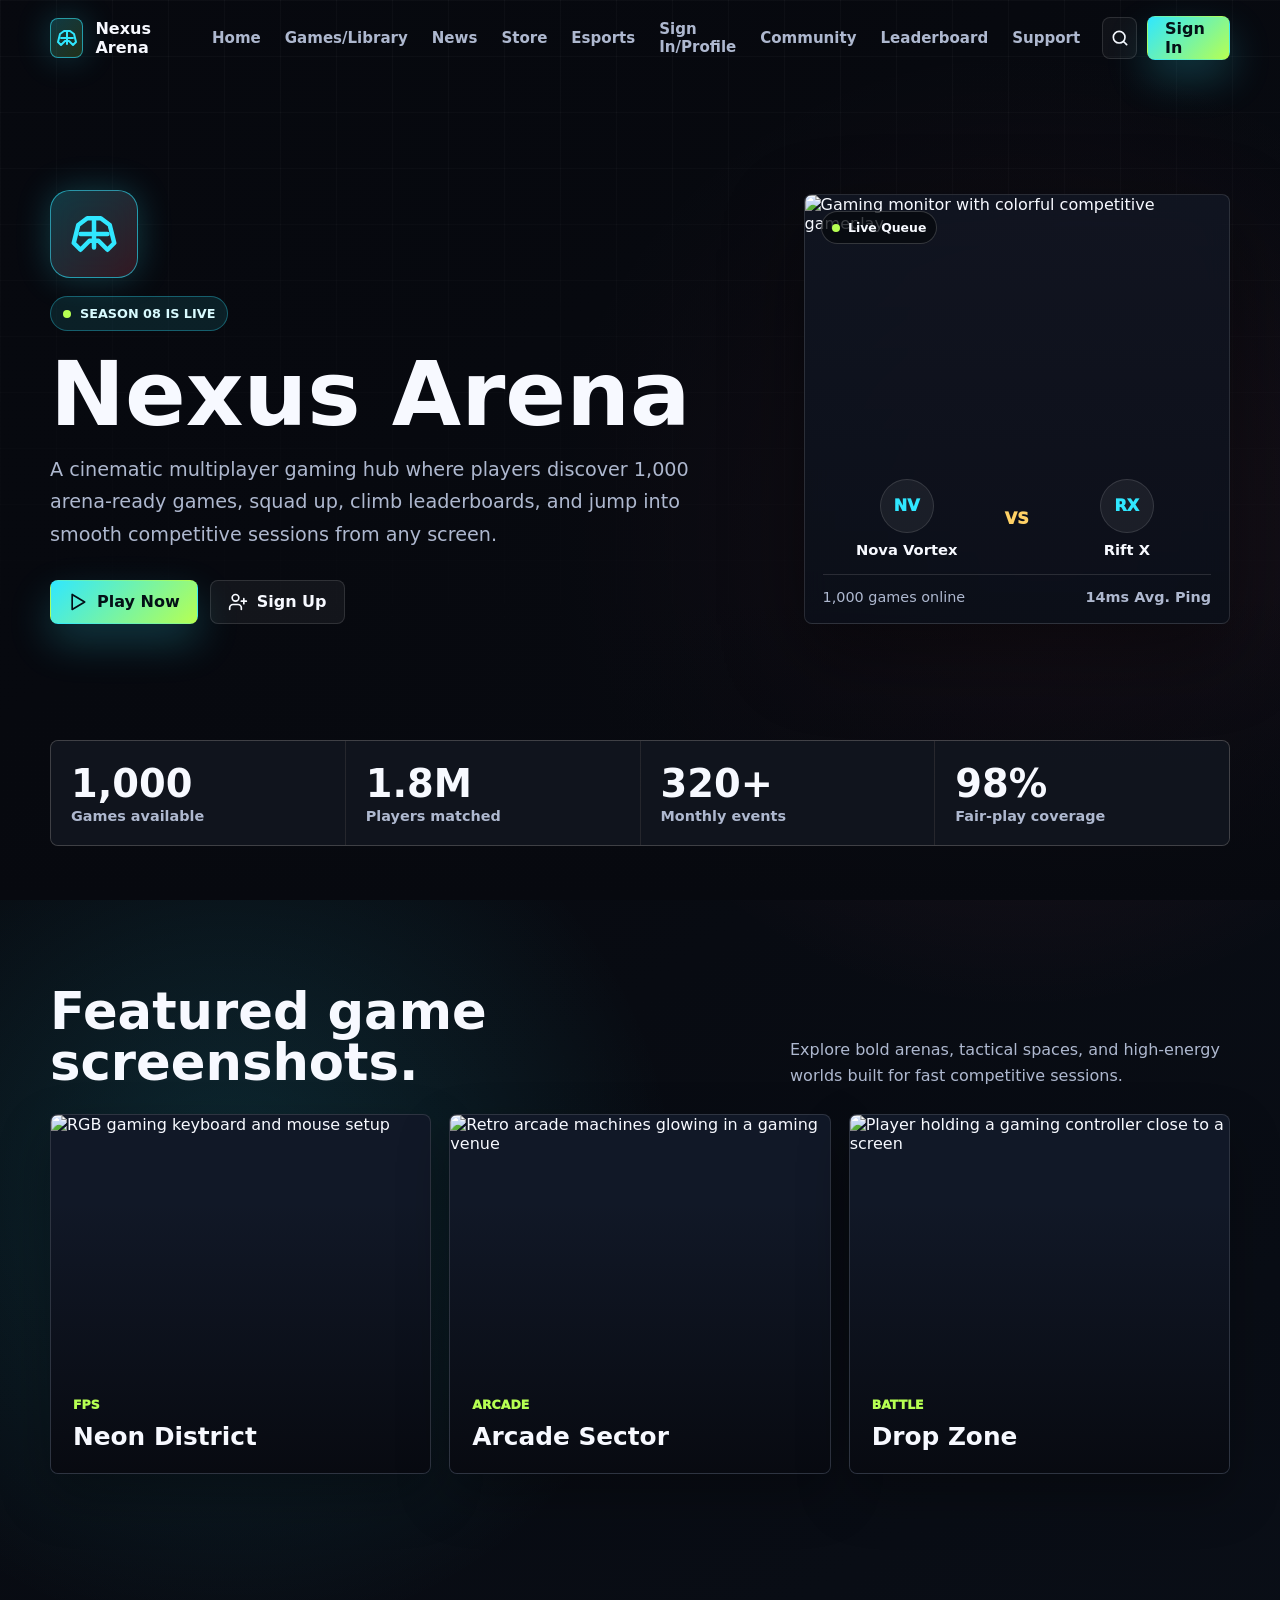
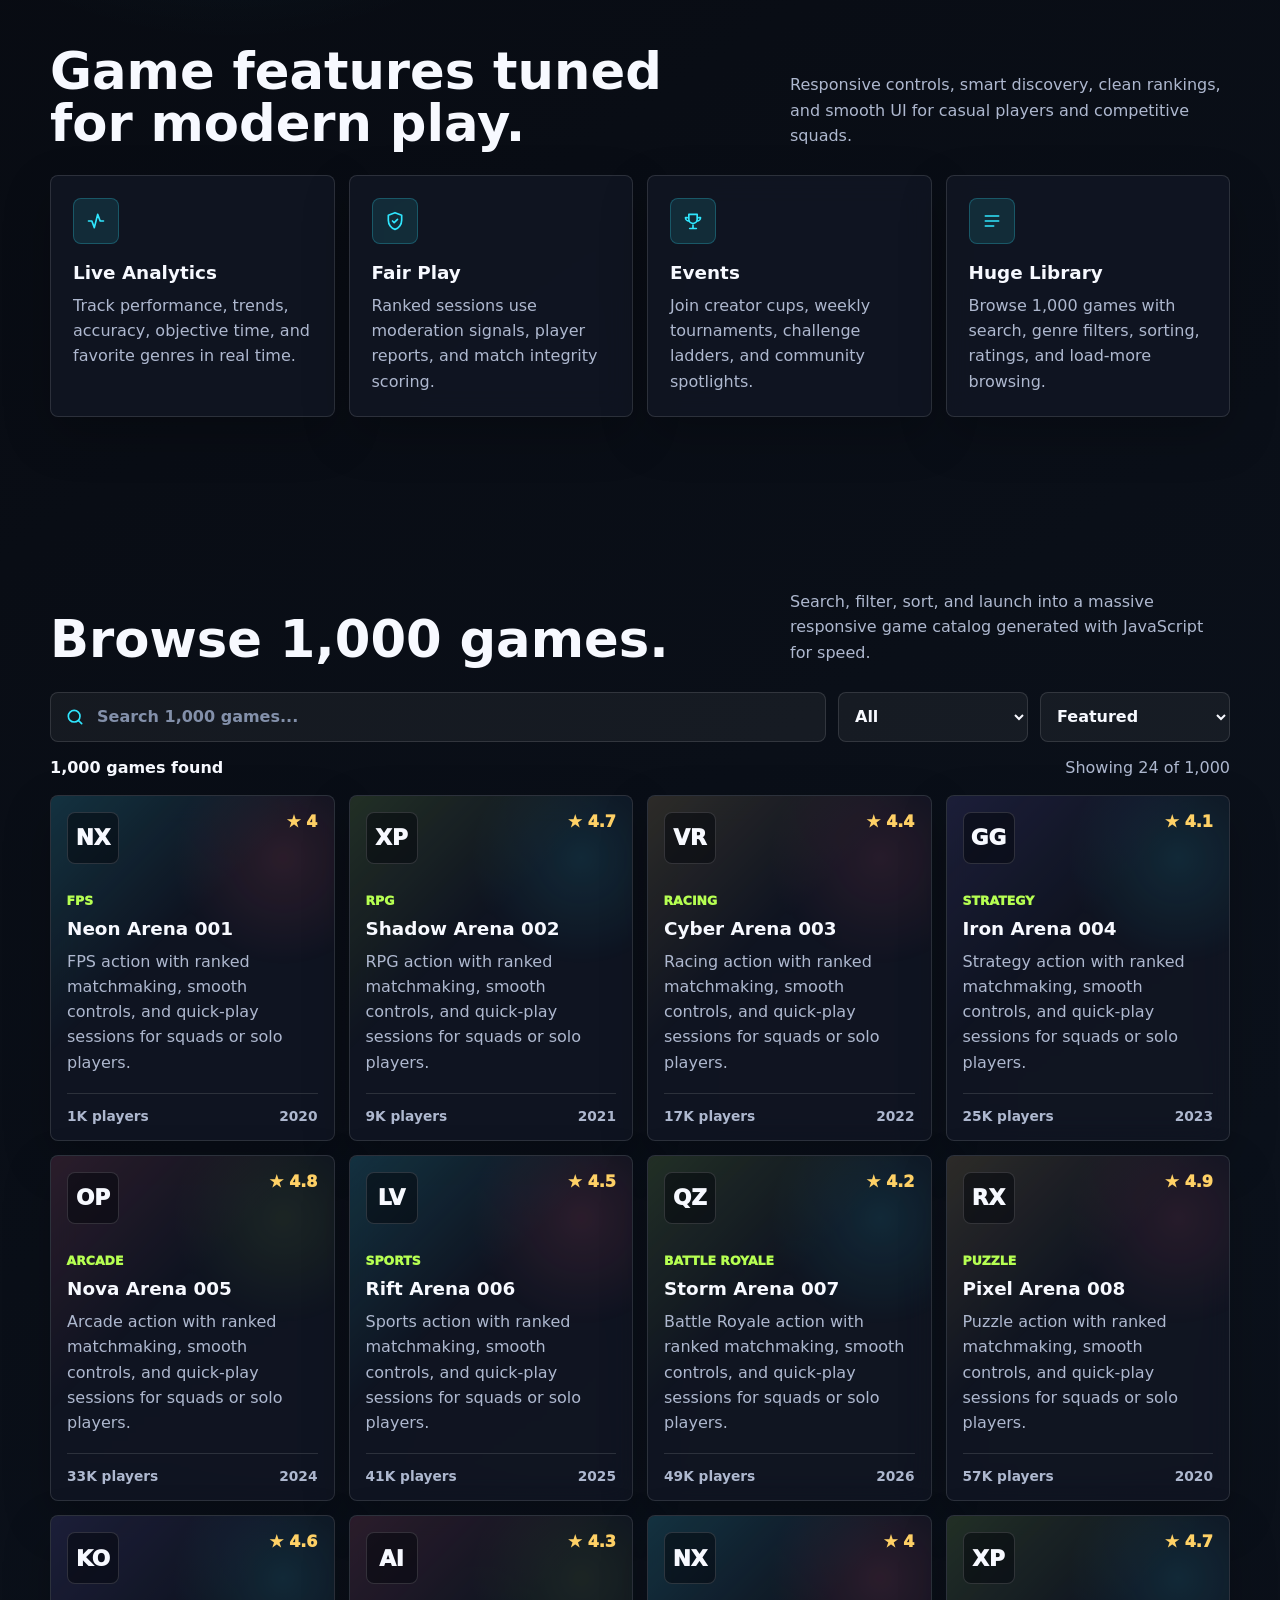
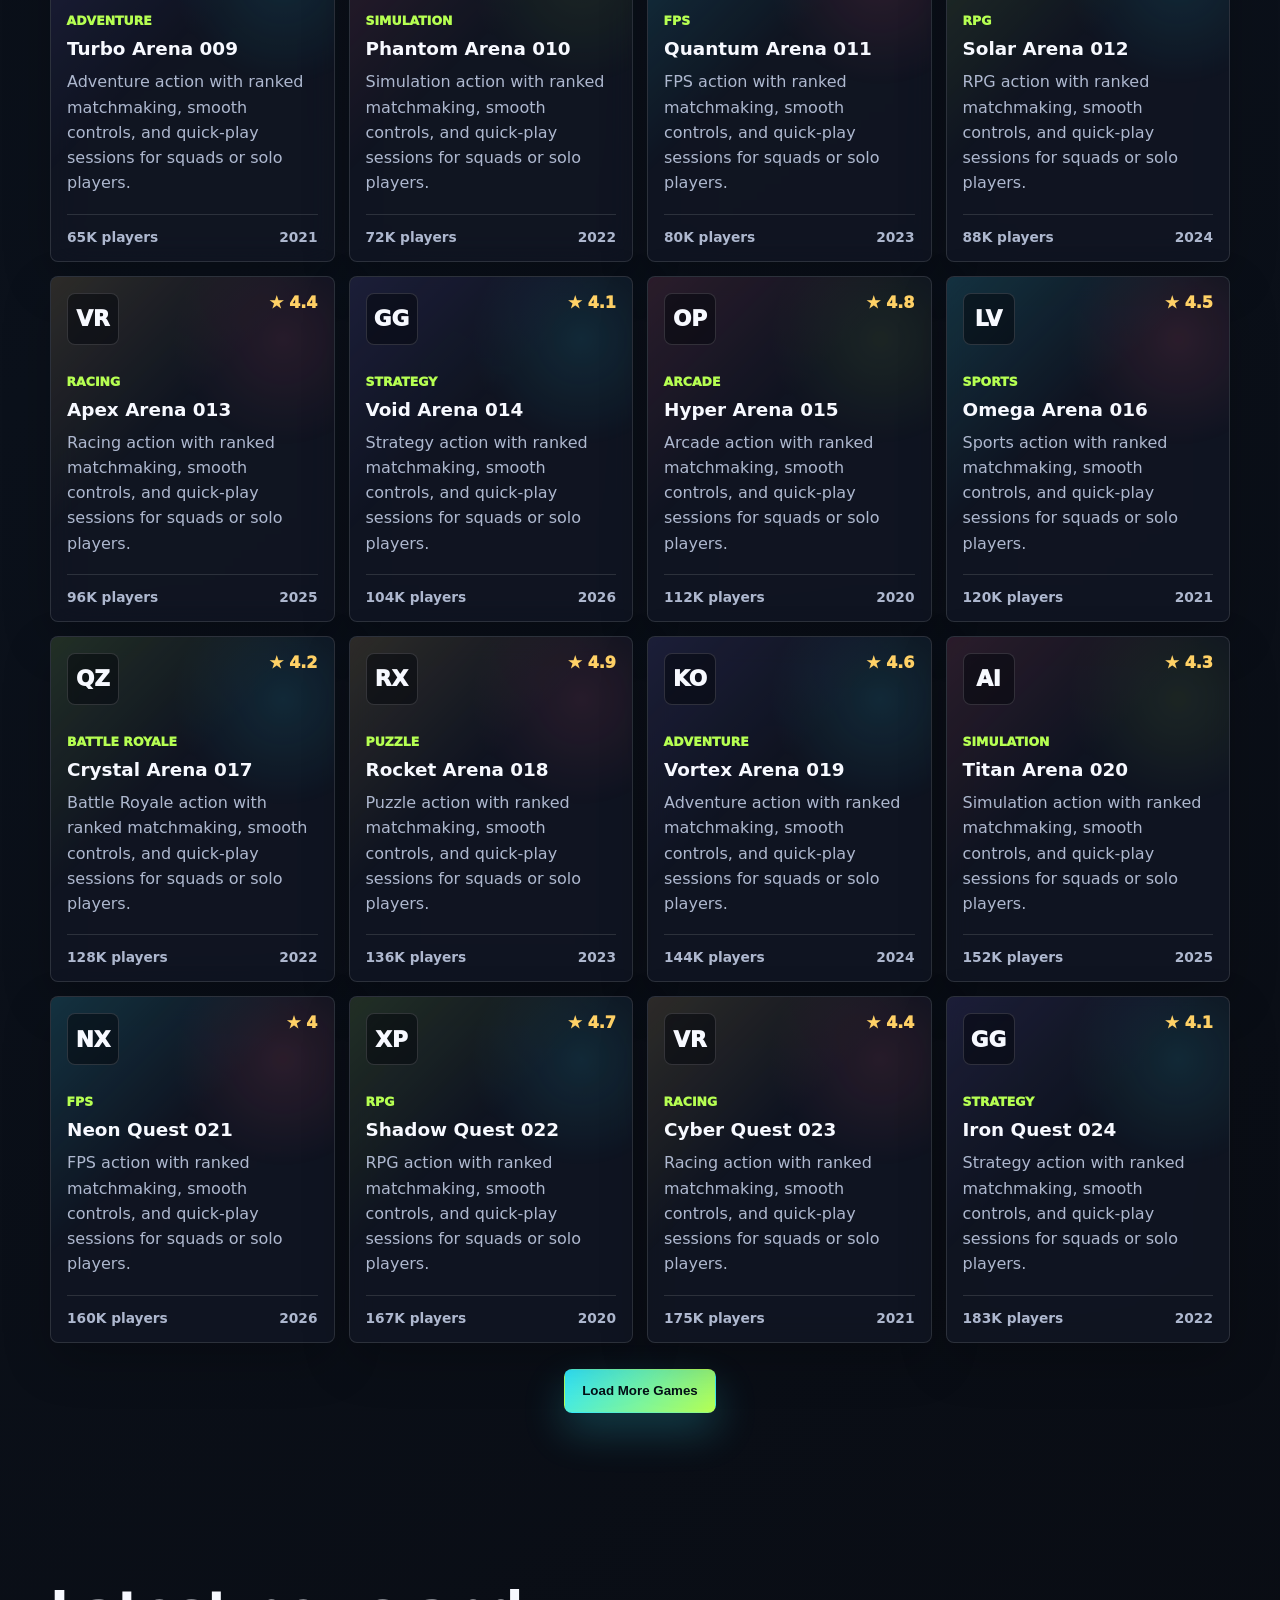
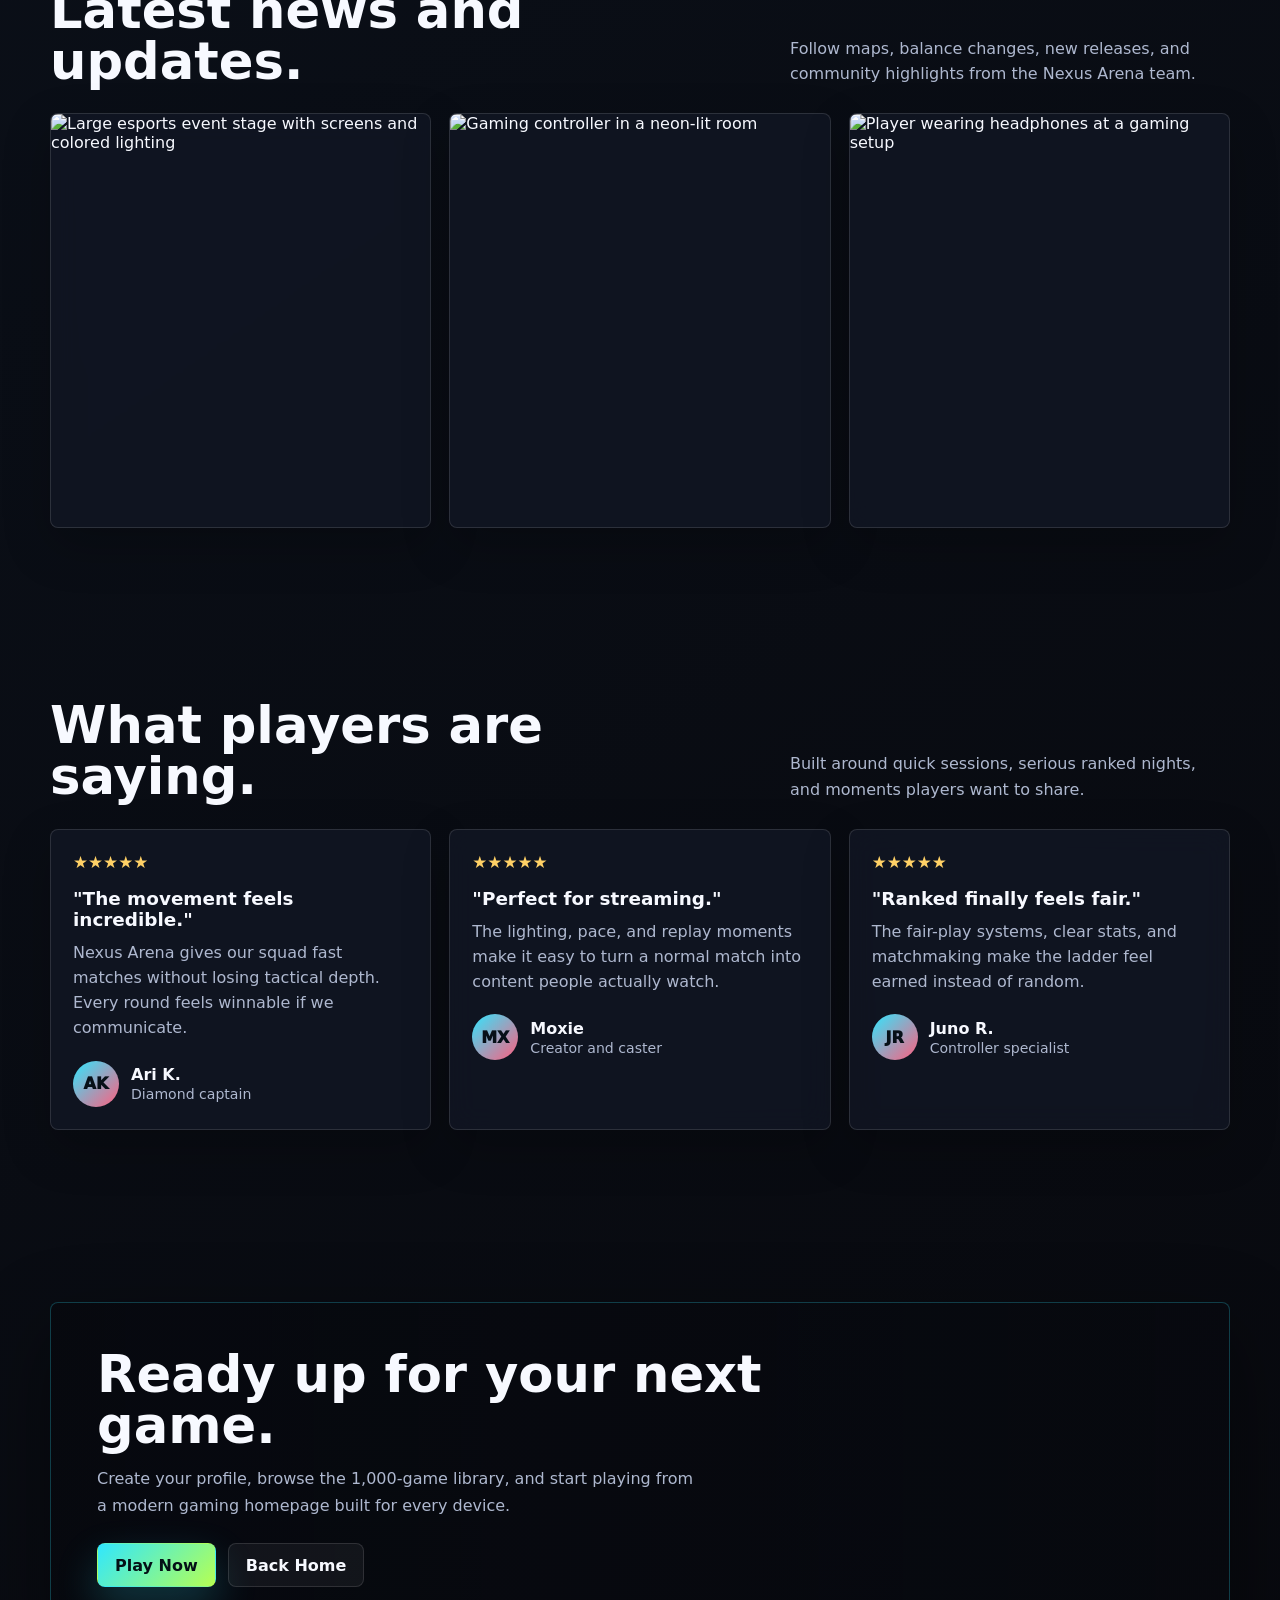
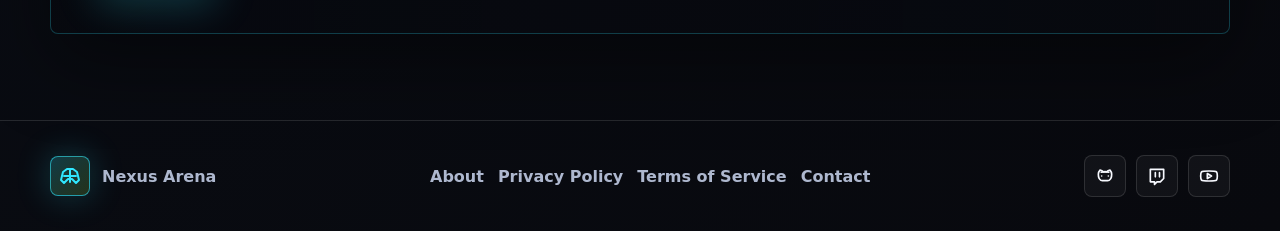
==== commit 8362e2f0: "added a community and esport and games and new and profile and store etc." ====
--- a/index.html
+++ b/index.html
@@ -18,19 +18,22 @@
       </a>
 
       <div class="nav-links" id="navLinks">
-        <a href="#top">Home</a>
-        <a href="#screenshots">Screenshots</a>
-        <a href="#features">Features</a>
-        <a href="#games">1,000 Games</a>
-        <a href="#news">News</a>
-        <a href="#testimonials">Players</a>
+        <a href="index.html">Home</a>
+        <a href="games.html">Games/Library</a>
+        <a href="news.html">News</a>
+        <a href="store.html">Store</a>
+        <a href="esports.html">Esports</a>
+        <a href="profile.html">Sign In/Profile</a>
+        <a href="community.html">Community</a>
+        <a href="leaderboard.html">Leaderboard</a>
+        <a href="support.html">Support</a>
       </div>
 
       <div class="nav-actions">
         <button class="icon-btn" type="button" aria-label="Search games" data-focus-search>
           <svg viewBox="0 0 24 24"><circle cx="11" cy="11" r="7"/><path d="m20 20-3.5-3.5"/></svg>
         </button>
-        <a class="btn btn-primary" href="#signup">Sign Up</a>
+        <a class="btn btn-primary" href="profile.html">Sign In</a>
         <button class="menu-btn" id="menuBtn" type="button" aria-label="Open menu">
           <svg viewBox="0 0 24 24"><path d="M4 7h16M4 12h16M4 17h16"/></svg>
         </button>
@@ -270,9 +273,10 @@
         <span>Nexus Arena</span>
       </div>
       <div class="footer-links">
-        <a href="#">Privacy Policy</a>
-        <a href="#">Terms of Service</a>
-        <a href="#">Contact</a>
+        <a href="about.html">About</a>
+        <a href="support.html#privacy">Privacy Policy</a>
+        <a href="support.html#terms">Terms of Service</a>
+        <a href="support.html#contact">Contact</a>
       </div>
       <div class="socials" aria-label="Social links">
         <a class="icon-btn" href="#" aria-label="Discord"><svg viewBox="0 0 24 24"><path d="M8 12h.01M16 12h.01"/><path d="M7.5 7.5c3-1 6-1 9 0"/><path d="M7 17c-2-1-3-3-3-7 0-1.5.6-3.5 2-5 2 .5 3 1 4 2h4c1-1 2-1.5 4-2 1.4 1.5 2 3.5 2 5 0 4-1 6-3 7-2 .8-8 .8-10 0Z"/></svg></a>
--- a/style.css
+++ b/style.css
@@ -703,6 +703,152 @@
   line-height: 1.7;
 }
 
+.page-hero {
+  min-height: 48vh;
+  display: grid;
+  align-items: end;
+  position: relative;
+  isolation: isolate;
+  padding: 132px 0 58px;
+  background:
+    linear-gradient(90deg, rgba(7, 9, 15, 0.96), rgba(7, 9, 15, 0.62)),
+    var(--page-image, url("https://images.unsplash.com/photo-1542751371-adc38448a05e?auto=format&fit=crop&w=1800&q=82")) center / cover;
+}
+
+.page-hero::after {
+  content: "";
+  position: absolute;
+  inset: auto 0 0;
+  height: 44%;
+  z-index: -1;
+  background: linear-gradient(transparent, var(--bg));
+}
+
+.page-hero h1 {
+  margin-bottom: 14px;
+}
+
+.page-hero p {
+  max-width: 720px;
+  color: var(--muted);
+  font-size: 1.1rem;
+  line-height: 1.7;
+}
+
+.content-grid,
+.store-grid,
+.forum-grid,
+.leaderboard-grid {
+  display: grid;
+  grid-template-columns: repeat(3, 1fr);
+  gap: 18px;
+}
+
+.content-card,
+.store-card,
+.forum-card,
+.leaderboard-card,
+.form-card {
+  border: 1px solid var(--line);
+  border-radius: var(--radius);
+  background: var(--panel);
+  box-shadow: 0 18px 48px rgba(0, 0, 0, 0.22);
+  padding: 22px;
+  backdrop-filter: blur(14px);
+}
+
+.content-card h3,
+.store-card h3,
+.forum-card h3,
+.leaderboard-card h3,
+.form-card h3 {
+  margin: 0 0 10px;
+}
+
+.content-card p,
+.store-card p,
+.forum-card p,
+.leaderboard-card p,
+.form-card p {
+  margin: 0;
+  color: var(--muted);
+  line-height: 1.6;
+}
+
+.split-layout {
+  display: grid;
+  grid-template-columns: 0.9fr 1.1fr;
+  gap: 18px;
+  align-items: start;
+}
+
+.profile-panel {
+  display: grid;
+  gap: 14px;
+}
+
+.form-grid {
+  display: grid;
+  gap: 12px;
+}
+
+.form-grid label {
+  display: grid;
+  gap: 8px;
+  color: var(--muted);
+  font-weight: 800;
+}
+
+.form-grid input,
+.form-grid textarea {
+  min-height: 48px;
+  border: 1px solid var(--line);
+  border-radius: var(--radius);
+  background: rgba(255, 255, 255, 0.05);
+  color: var(--text);
+  padding: 12px;
+  font: inherit;
+}
+
+.form-grid textarea {
+  min-height: 130px;
+  resize: vertical;
+}
+
+.leader-row {
+  display: grid;
+  grid-template-columns: auto 1fr auto;
+  gap: 14px;
+  align-items: center;
+  padding: 14px 0;
+  border-bottom: 1px solid var(--line);
+}
+
+.leader-row:last-child {
+  border-bottom: 0;
+}
+
+.rank {
+  width: 38px;
+  height: 38px;
+  display: grid;
+  place-items: center;
+  border-radius: 50%;
+  background: rgba(48, 231, 255, 0.12);
+  color: var(--cyan);
+  font-weight: 1000;
+}
+
+.price-chip {
+  display: inline-flex;
+  margin-top: 18px;
+  padding: 8px 10px;
+  border-radius: 999px;
+  background: rgba(182, 255, 82, 0.12);
+  color: var(--lime);
+  font-weight: 1000;
+}
+
 .site-footer {
   padding: 34px 0;
   border-top: 1px solid var(--line);
@@ -746,7 +892,7 @@
   .games-grid { grid-template-columns: repeat(3, 1fr); }
 }
 
-@media (max-width: 960px) {
+@media (max-width: 1120px) {
   .nav-links {
     position: fixed;
     top: 76px;
@@ -771,7 +917,12 @@
   .features,
   .screenshots-grid,
   .news-grid,
-  .testimonial-grid { grid-template-columns: repeat(2, 1fr); }
+  .testimonial-grid,
+  .content-grid,
+  .store-grid,
+  .forum-grid,
+  .leaderboard-grid,
+  .split-layout { grid-template-columns: repeat(2, 1fr); }
   .game-toolbar { grid-template-columns: 1fr 1fr; }
   .search-box { grid-column: 1 / -1; }
 }
@@ -802,6 +953,11 @@
   .screenshots-grid,
   .news-grid,
   .testimonial-grid,
+  .content-grid,
+  .store-grid,
+  .forum-grid,
+  .leaderboard-grid,
+  .split-layout,
   .game-toolbar,
   .games-grid { grid-template-columns: 1fr; }
 
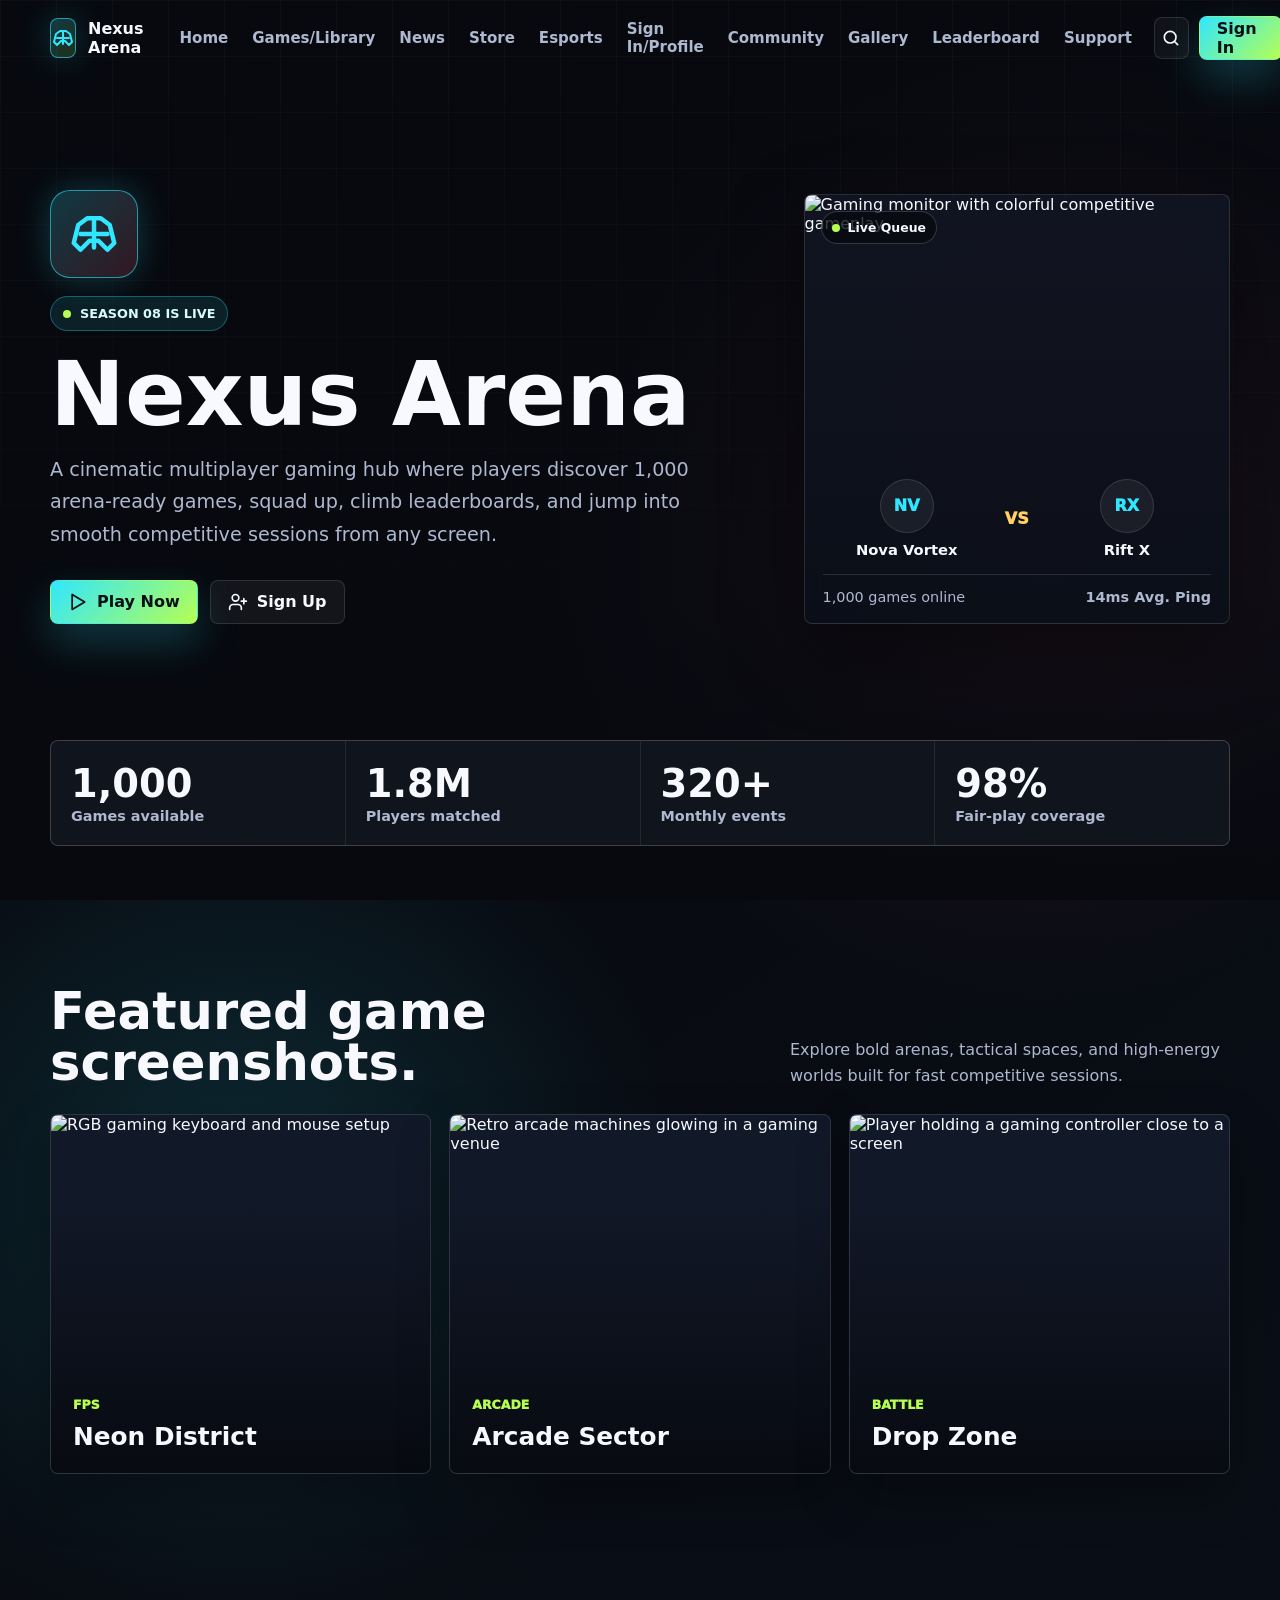
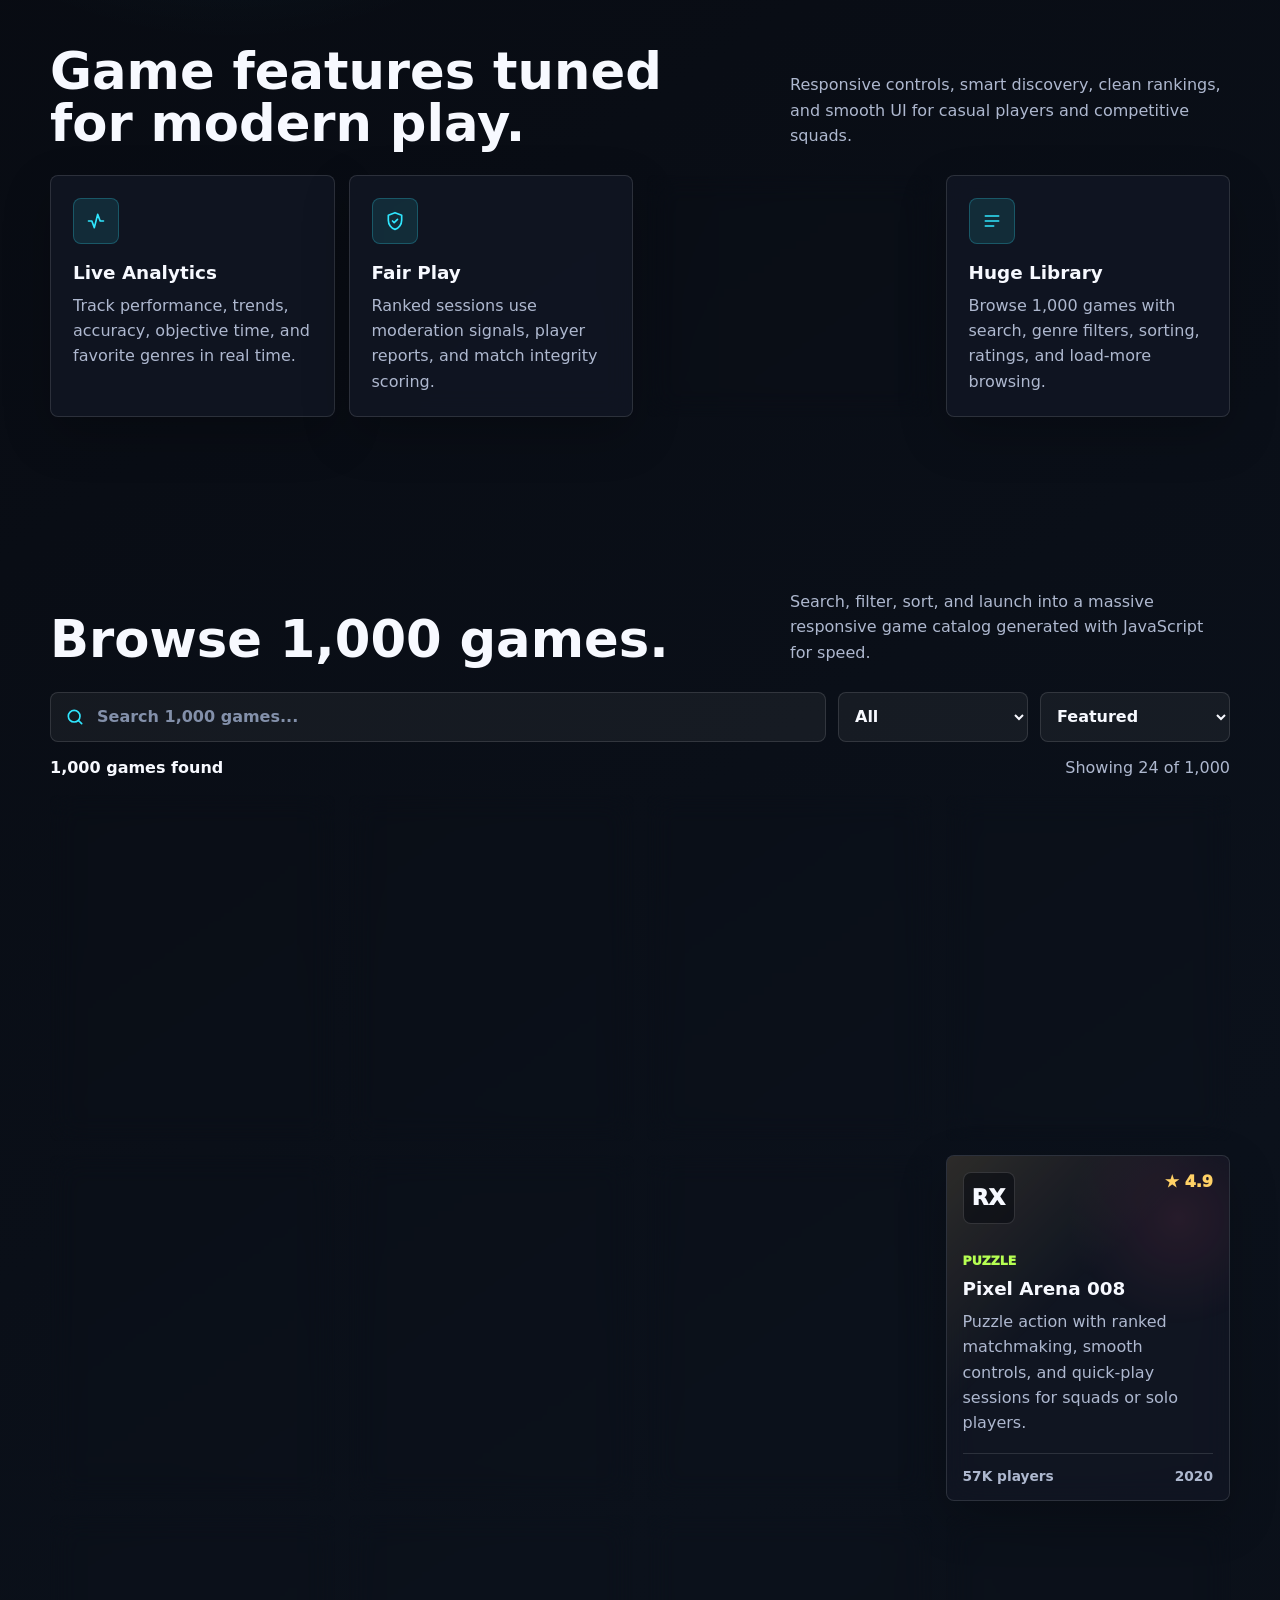
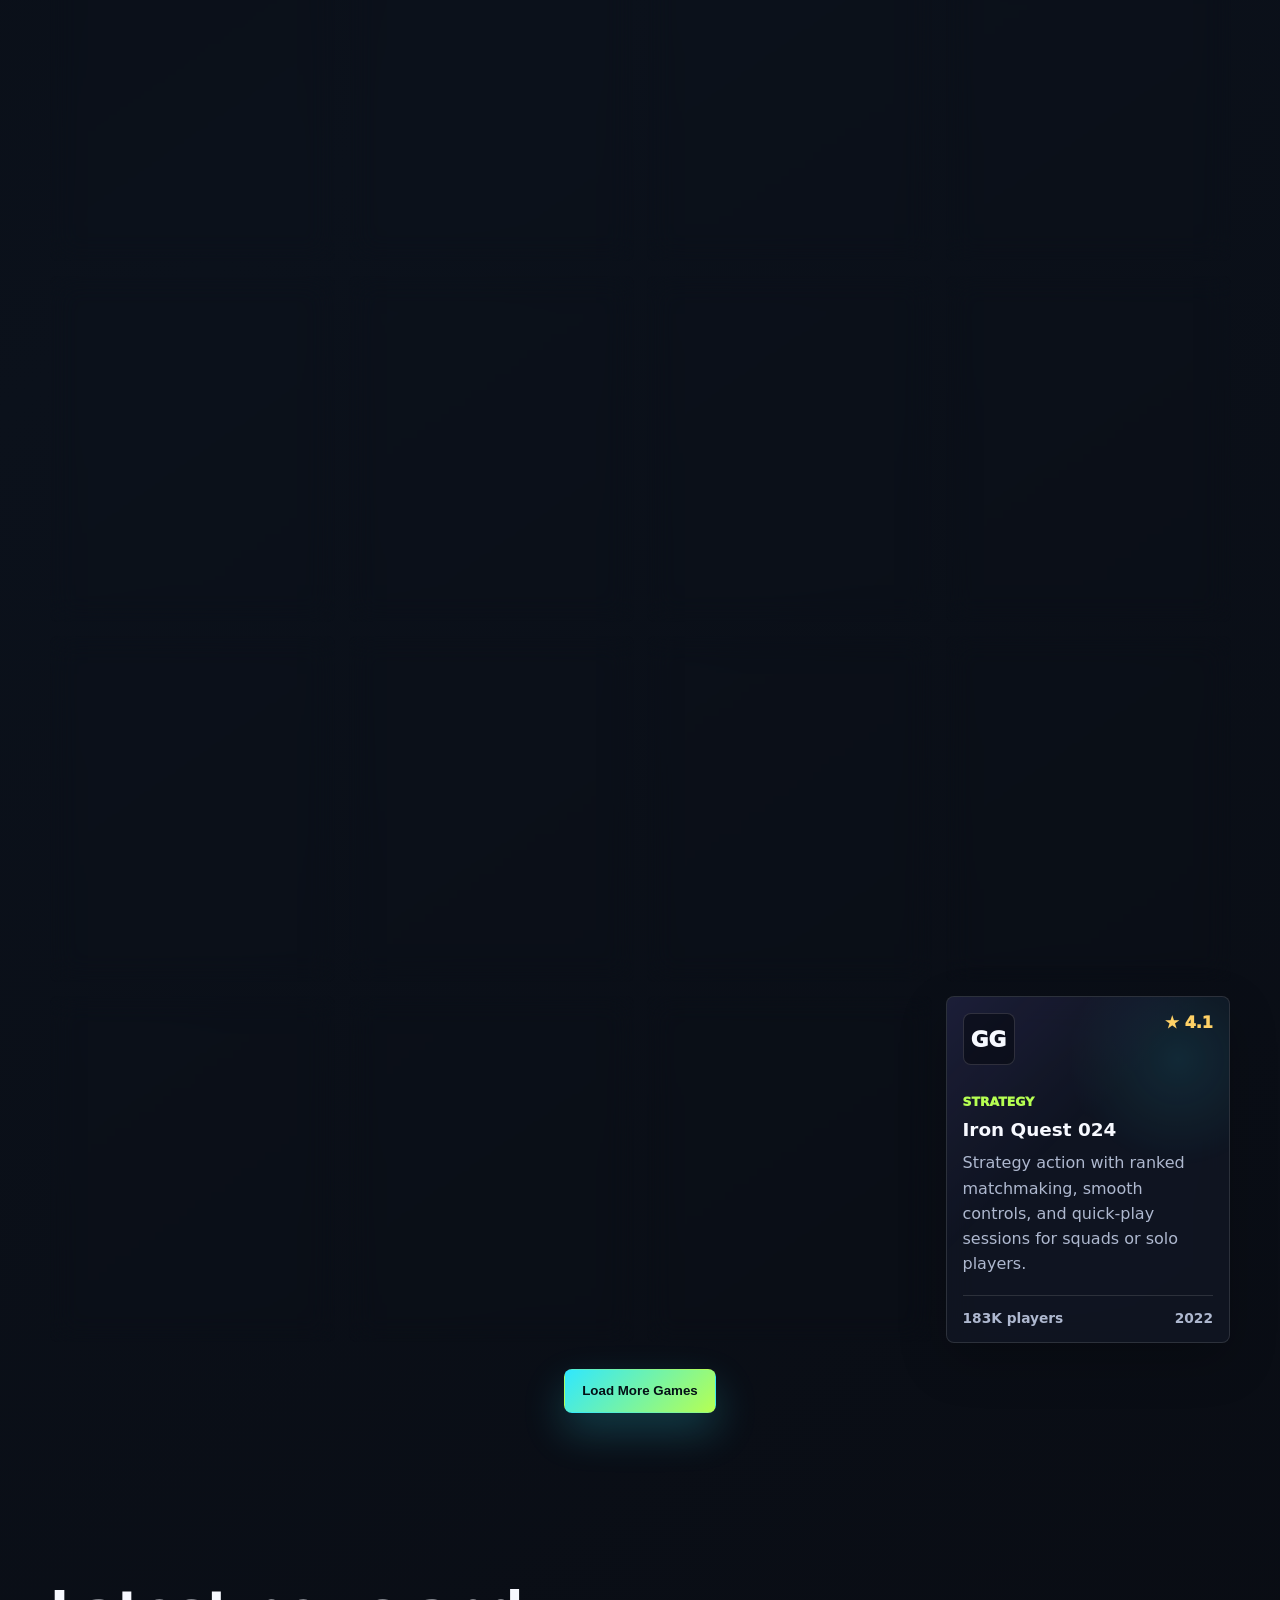
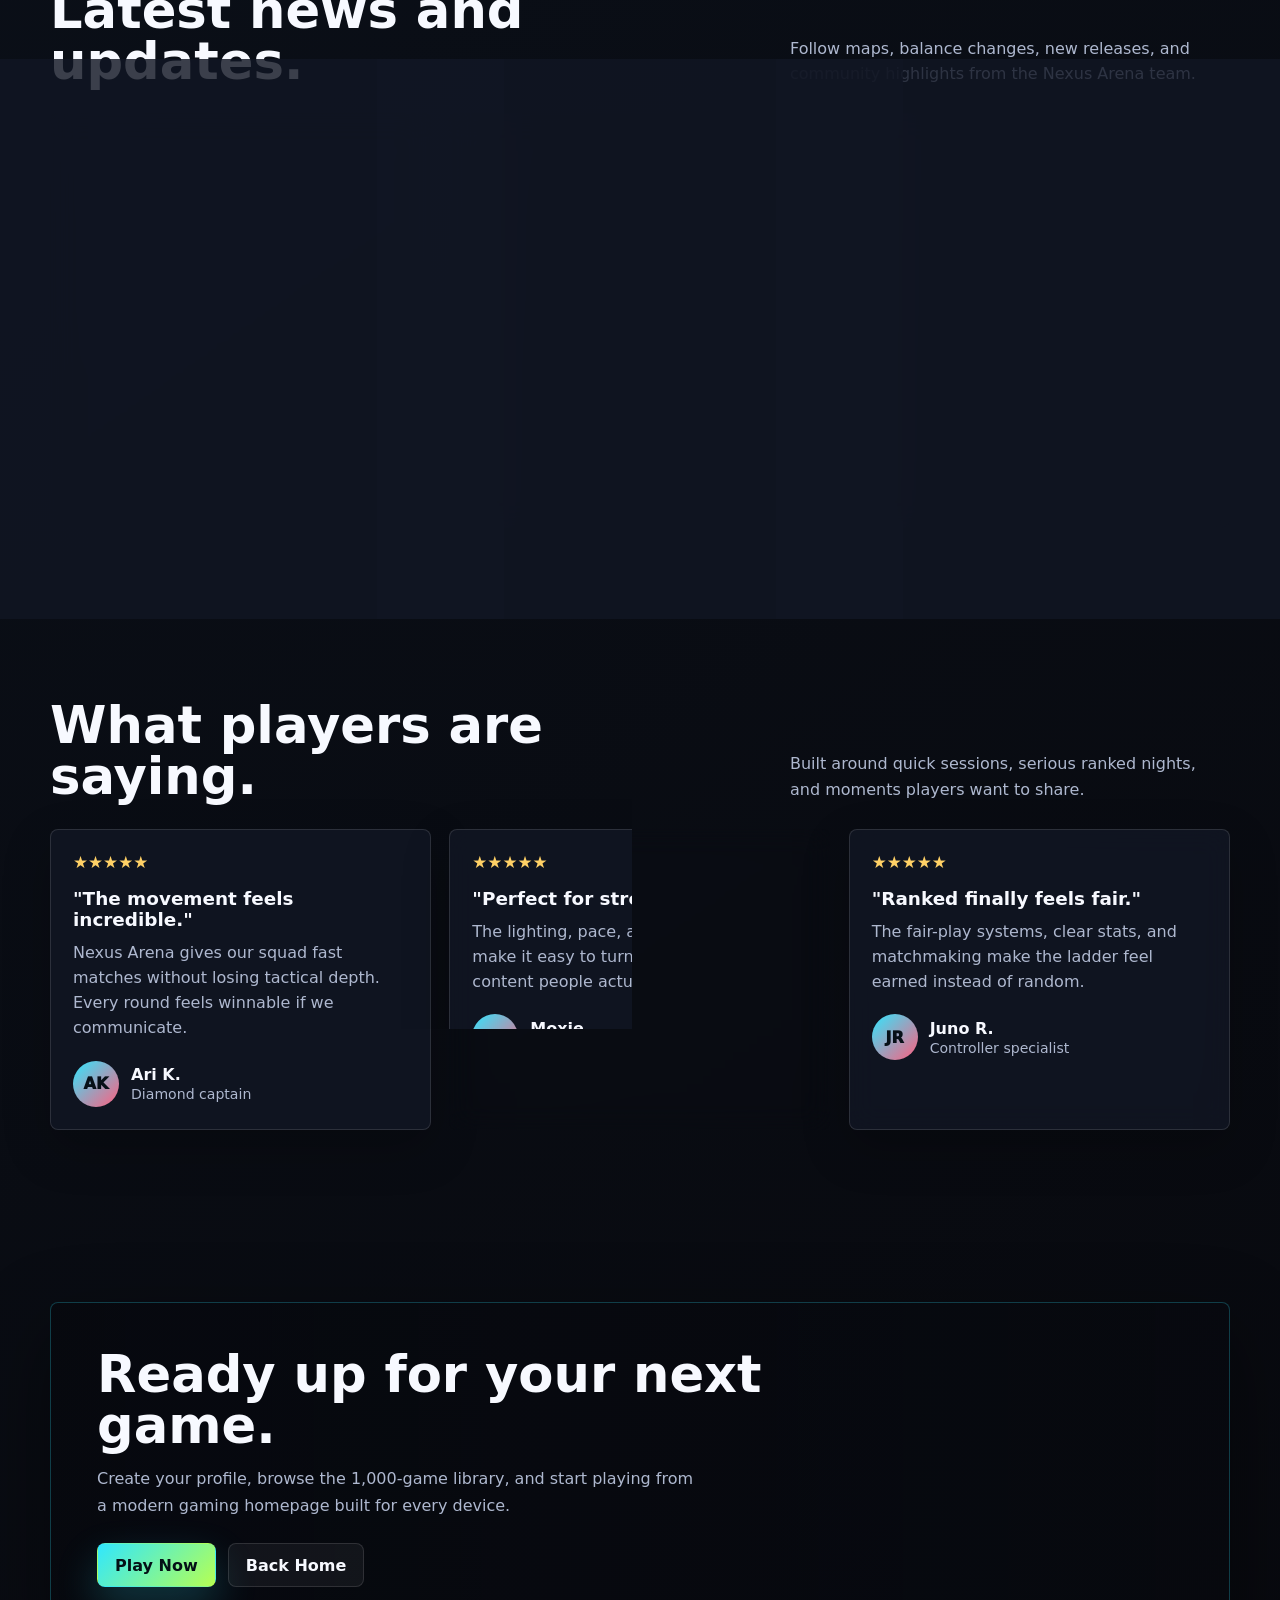
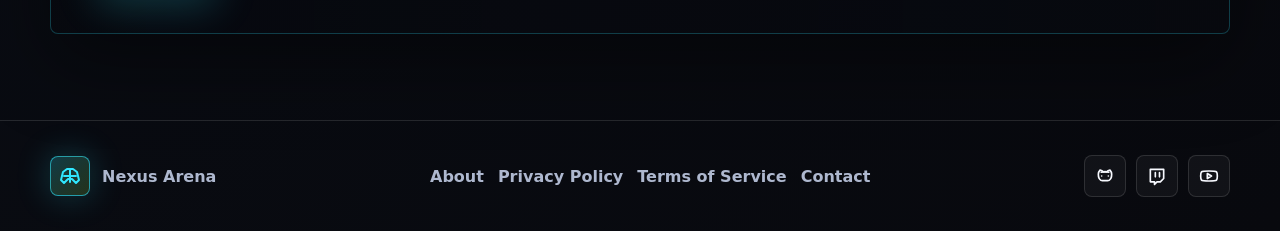
==== commit 8b285b6b: "Gallery page created" ====
--- a/index.html
+++ b/index.html
@@ -25,6 +25,7 @@
         <a href="esports.html">Esports</a>
         <a href="profile.html">Sign In/Profile</a>
         <a href="community.html">Community</a>
+        <a href="gallery.html">Gallery</a>
         <a href="leaderboard.html">Leaderboard</a>
         <a href="support.html">Support</a>
       </div>
--- a/style.css
+++ b/style.css
@@ -738,7 +738,8 @@
 .content-grid,
 .store-grid,
 .forum-grid,
-.leaderboard-grid {
+.leaderboard-grid,
+.gallery-grid {
   display: grid;
   grid-template-columns: repeat(3, 1fr);
   gap: 18px;
@@ -847,6 +848,61 @@
   background: rgba(182, 255, 82, 0.12);
   color: var(--lime);
   font-weight: 1000;
+}
+
+.gallery-card {
+  position: relative;
+  min-height: 340px;
+  overflow: hidden;
+  border: 1px solid var(--line);
+  border-radius: var(--radius);
+  background: #111827;
+  box-shadow: 0 22px 52px rgba(0, 0, 0, 0.28);
+}
+
+.gallery-card.wide {
+  grid-column: span 2;
+}
+
+.gallery-card img {
+  width: 100%;
+  height: 100%;
+  object-fit: cover;
+  transition: transform 0.45s ease, filter 0.45s ease;
+}
+
+.gallery-card:hover img {
+  transform: scale(1.06);
+  filter: saturate(1.18) contrast(1.08);
+}
+
+.gallery-card::after {
+  content: "";
+  position: absolute;
+  inset: 0;
+  background: linear-gradient(transparent 35%, rgba(7, 9, 15, 0.92));
+}
+
+.gallery-caption {
+  position: absolute;
+  left: 20px;
+  right: 20px;
+  bottom: 20px;
+  z-index: 1;
+}
+
+.gallery-caption span {
+  display: inline-flex;
+  margin-bottom: 8px;
+  color: var(--lime);
+  font-size: 0.78rem;
+  font-weight: 1000;
+  text-transform: uppercase;
+}
+
+.gallery-caption h3 {
+  margin: 0;
+  font-size: 1.35rem;
 }
 
 .site-footer {
@@ -922,6 +978,7 @@
   .store-grid,
   .forum-grid,
   .leaderboard-grid,
+  .gallery-grid,
   .split-layout { grid-template-columns: repeat(2, 1fr); }
   .game-toolbar { grid-template-columns: 1fr 1fr; }
   .search-box { grid-column: 1 / -1; }
@@ -957,9 +1014,14 @@
   .store-grid,
   .forum-grid,
   .leaderboard-grid,
+  .gallery-grid,
   .split-layout,
   .game-toolbar,
   .games-grid { grid-template-columns: 1fr; }
 
+  .gallery-card.wide {
+    grid-column: auto;
+  }
+
   .cta { padding: 28px; }
 }
